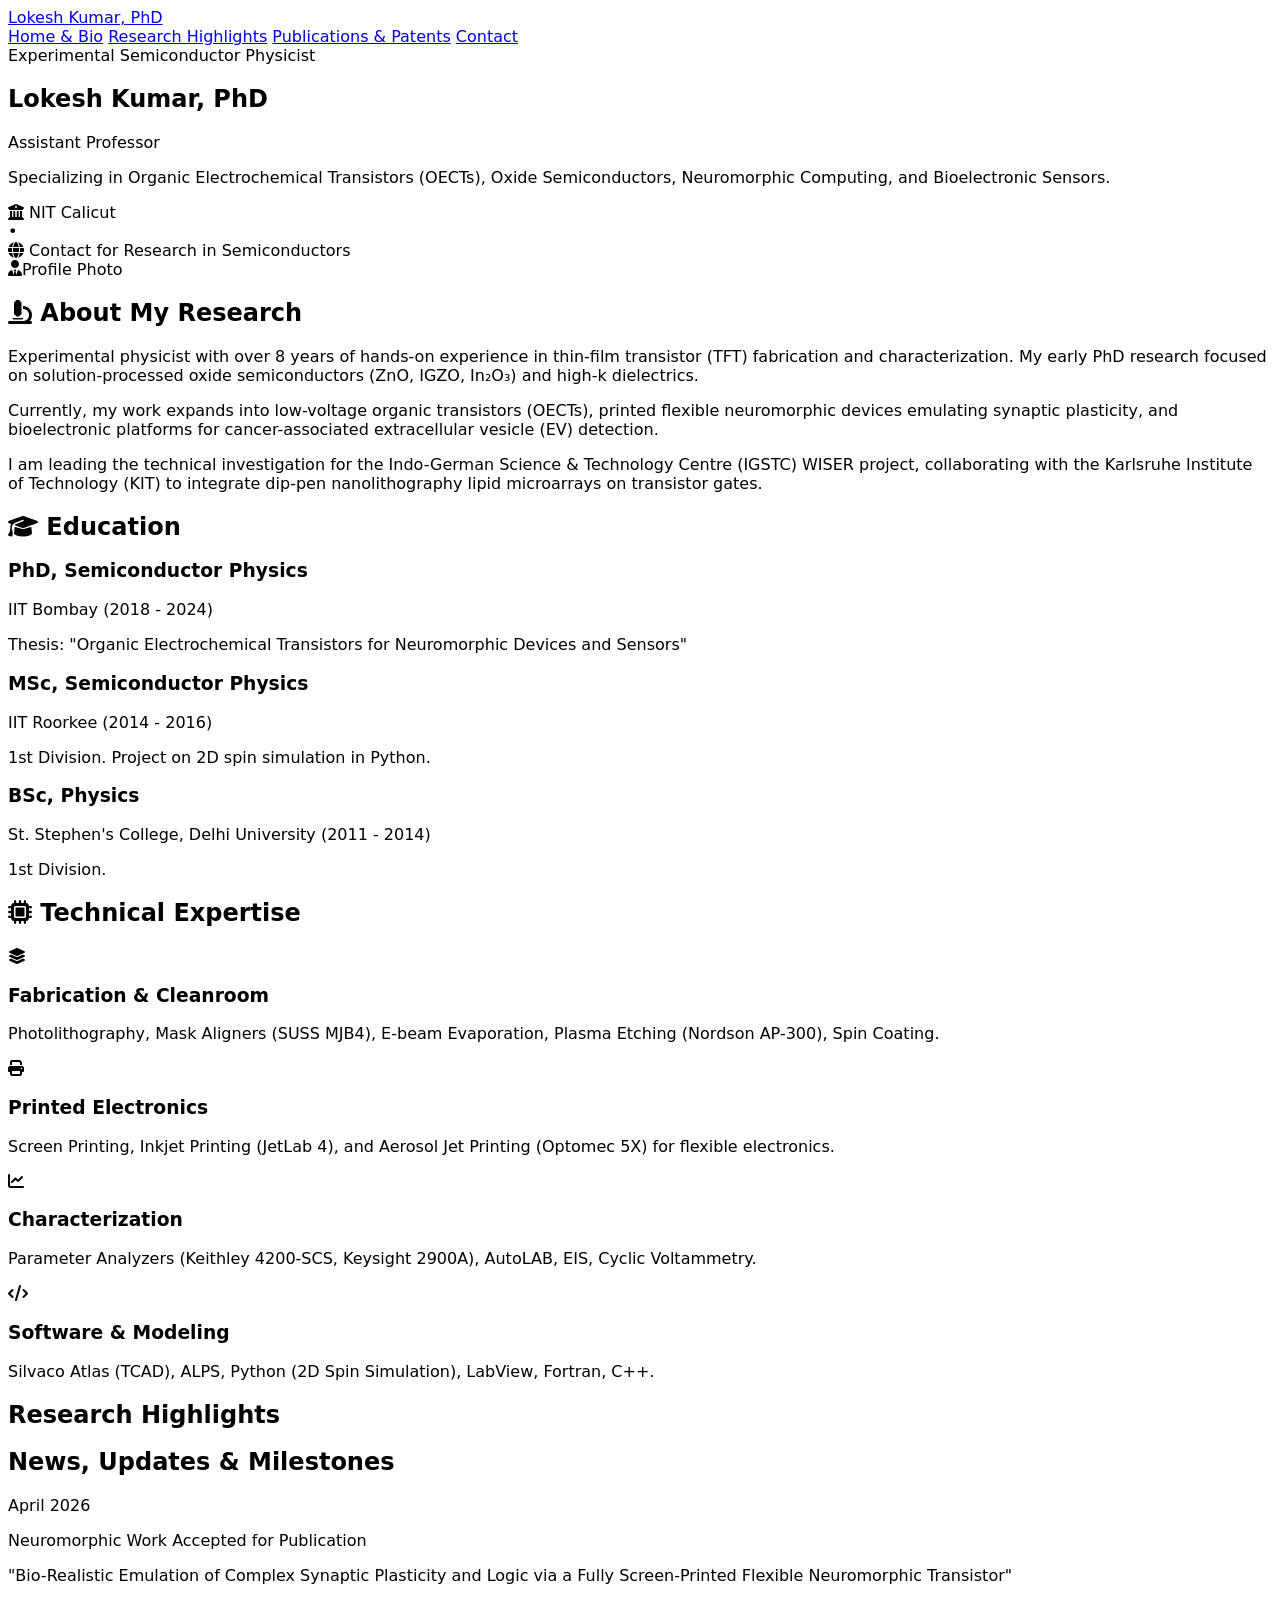
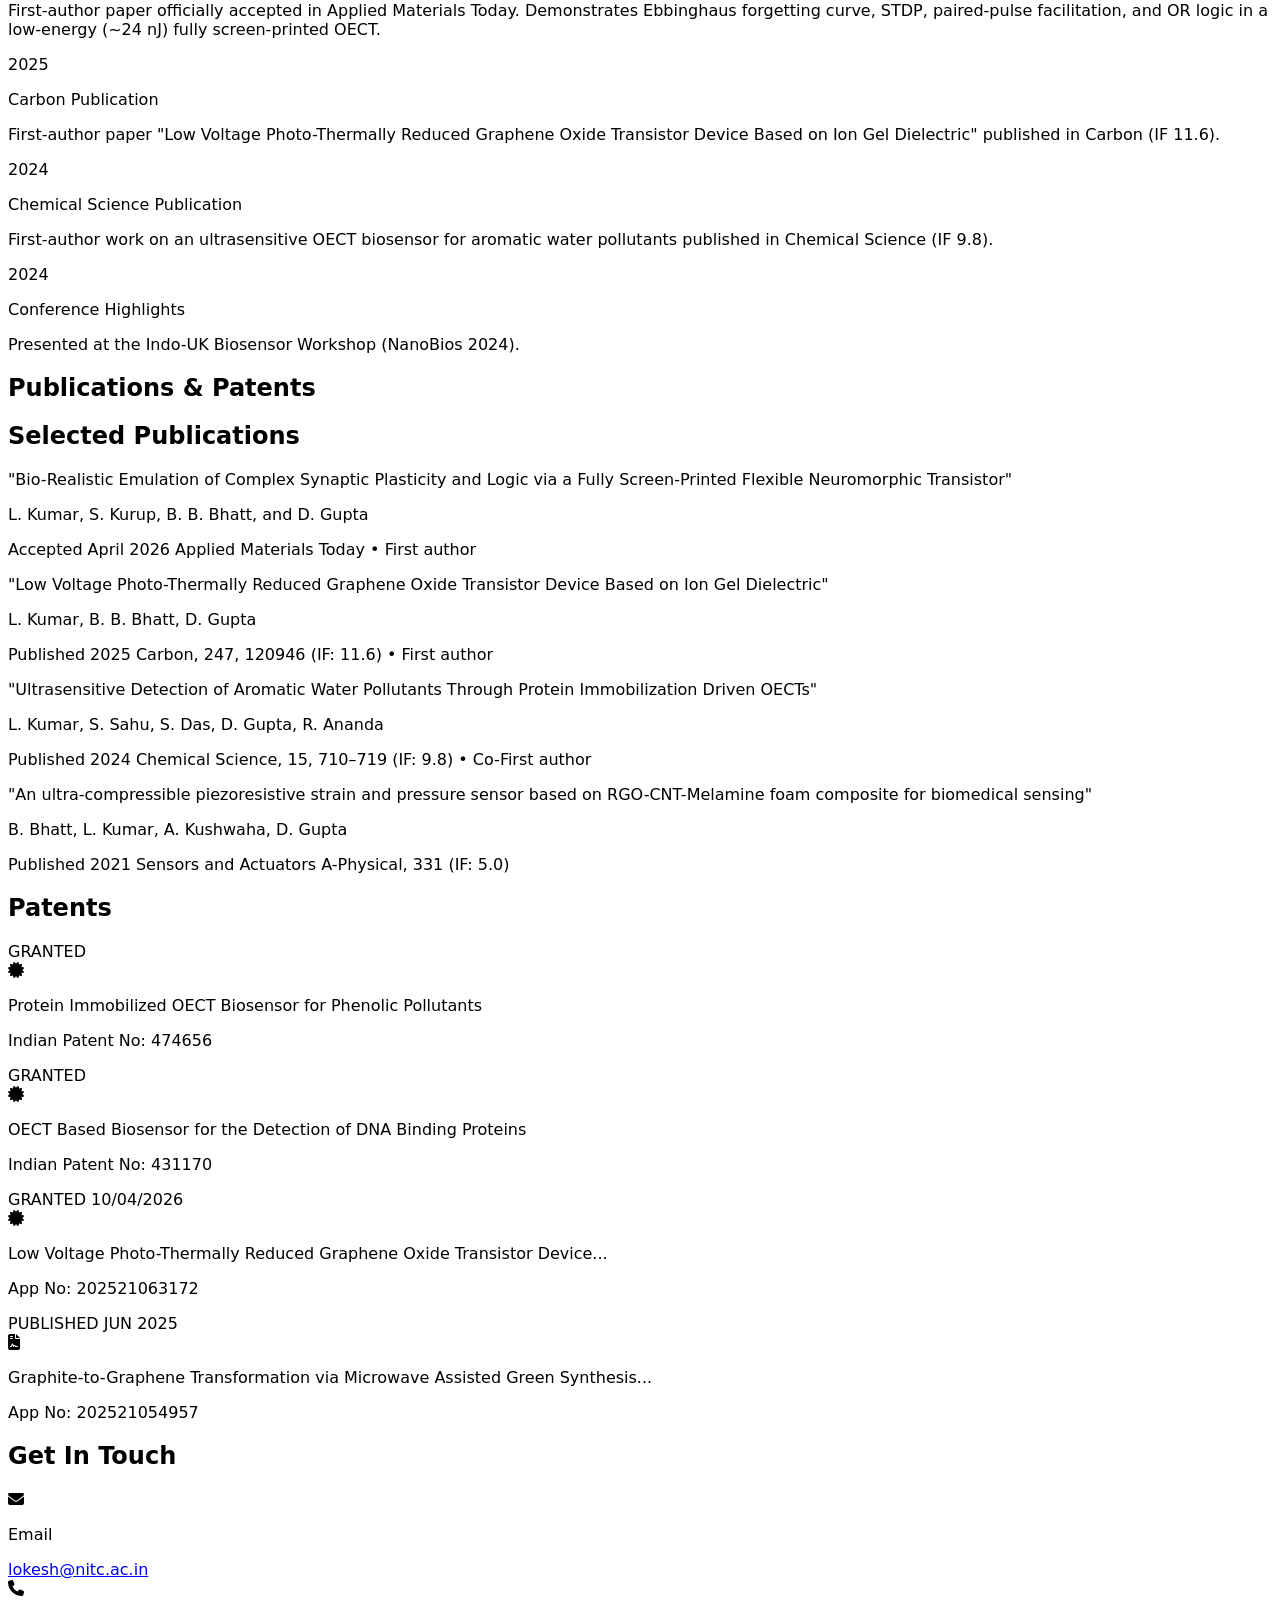
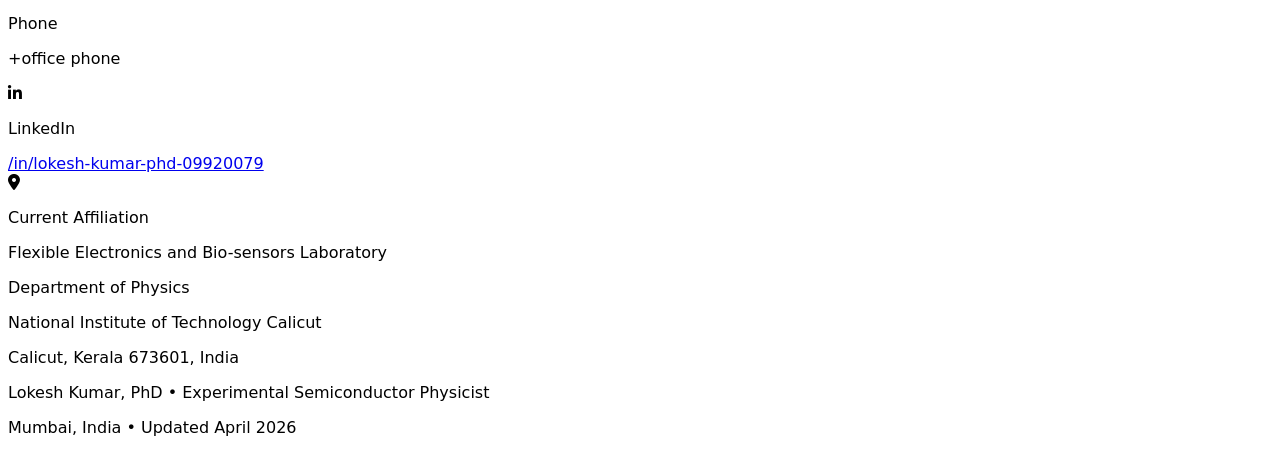
==== index.html @ 95b9bcf2 "Add files via upload" ====
<!DOCTYPE html>
<html lang="en">
<head>
  <meta charset="UTF-8">
  <meta name="viewport" content="width=device-width, initial-scale=1.0">
  <title>Lokesh Kumar, PhD - Portfolio</title>
  <script src="https://cdn.tailwindcss.com"></script>
  <link href="https://cdnjs.cloudflare.com/ajax/libs/font-awesome/6.6.0/css/all.min.css" rel="stylesheet">
  <style>
    body { font-family: system-ui, -apple-system, sans-serif; }
    .nav-link { transition: color 0.2s; cursor: pointer; }
    .nav-link:hover { color: #34d399; /* emerald-400 */ }
    
    /* Smooth fade in for sections */
    .page-section {
        animation: fadeIn 0.3s ease-in-out;
    }
    @keyframes fadeIn {
        from { opacity: 0; transform: translateY(5px); }
        to { opacity: 1; transform: translateY(0); }
    }
    
    /* Custom scrollbar for a sleeker look */
    ::-webkit-scrollbar { width: 8px; }
    ::-webkit-scrollbar-track { background: #09090b; }
    ::-webkit-scrollbar-thumb { background: #27272a; border-radius: 4px; }
    ::-webkit-scrollbar-thumb:hover { background: #3f3f46; }
  </style>
</head>
<body class="bg-zinc-950 text-zinc-200 min-h-screen flex flex-col">

  <!-- Navigation -->
  <nav class="w-full max-w-5xl mx-auto px-6 py-8 flex flex-col md:flex-row justify-between items-center border-b border-zinc-800 gap-4 md:gap-0 sticky top-0 bg-zinc-950/90 backdrop-blur-sm z-50">
    <a href="#" onclick="showSection('home', event)" class="text-2xl font-semibold hover:text-emerald-400 transition-colors">Lokesh Kumar, PhD</a>
    <div class="flex flex-wrap justify-center gap-4 sm:gap-8 text-sm">
      <a href="#home" onclick="showSection('home', event)" id="nav-home" class="nav-link text-emerald-400 font-medium">Home & Bio</a>
      <a href="#research" onclick="showSection('research', event)" id="nav-research" class="nav-link text-zinc-400">Research Highlights</a>
      <a href="#publications" onclick="showSection('publications', event)" id="nav-publications" class="nav-link text-zinc-400">Publications & Patents</a>
      <a href="#contact" onclick="showSection('contact', event)" id="nav-contact" class="nav-link text-zinc-400">Contact</a>
    </div>
  </nav>

  <!-- Main Content Container -->
  <main class="flex-grow">
      
      <!-- ================= HOME SECTION ================= -->
      <div id="home" class="page-section block">
          <!-- Hero -->
          <section class="max-w-5xl mx-auto px-6 pt-20 pb-12">
            <div class="flex flex-col md:flex-row gap-12 items-center">
              <div class="md:w-2/3">
                <div class="inline-block px-3 py-1 mb-4 rounded-full bg-emerald-400/10 text-emerald-400 text-sm font-medium border border-emerald-400/20">
                    Experimental Semiconductor Physicist
                </div>
                <h1 class="text-5xl sm:text-6xl font-bold tracking-tighter mb-4 text-white">Lokesh Kumar, PhD</h1>
                <p class="text-xl sm:text-2xl text-emerald-400 mb-6 font-medium">Assistant Professor</p>
                <p class="text-lg sm:text-xl text-zinc-400 max-w-2xl leading-relaxed">
                    Specializing in Organic Electrochemical Transistors (OECTs), Oxide Semiconductors, Neuromorphic Computing, and Bioelectronic Sensors.
                </p>
                <div class="mt-8 flex flex-col sm:flex-row gap-4 items-start sm:items-center text-zinc-300">
                    <div class="flex items-center gap-2">
                        <i class="fa-solid fa-building-columns text-emerald-500"></i> NIT Calicut
                    </div>
                    <span class="hidden sm:inline text-zinc-700">•</span>
                    <div class="flex items-center gap-2">
                        <i class="fa-solid fa-globe text-emerald-500"></i> Contact for Research in Semiconductors 
                    </div>
                </div>
              </div>
              <div class="md:w-1/3 w-full max-w-sm mx-auto">
                <div class="rounded-3xl shadow-2xl w-full aspect-[3/4] bg-zinc-900 flex items-center justify-center overflow-hidden border border-zinc-800 relative group">
                    <img src="your-photo.jpg" alt="Lokesh Kumar" class="w-full h-full object-cover transition-transform duration-500 group-hover:scale-105" onerror="this.style.display='none'; this.nextElementSibling.style.display='flex';">
                    <div class="hidden flex-col items-center gap-4 text-zinc-600 w-full h-full justify-center bg-zinc-900">
                        <i class="fa-solid fa-user-tie text-6xl"></i>
                        <span class="text-sm">Profile Photo</span>
                    </div>
                </div>
              </div>
            </div>
          </section>

          <!-- Bio & Education -->
          <section class="max-w-5xl mx-auto px-6 py-12 border-t border-zinc-800/50">
            <div class="grid md:grid-cols-2 gap-16">
                <!-- Bio -->
                <div>
                    <h2 class="text-2xl font-semibold mb-6 text-white flex items-center gap-3">
                        <i class="fa-solid fa-microscope text-emerald-400"></i> About My Research
                    </h2>
                    <div class="prose prose-invert max-w-none text-zinc-300 space-y-4 leading-relaxed">
                        <p>Experimental physicist with over 8 years of hands-on experience in thin-film transistor (TFT) fabrication and characterization. My early PhD research focused on solution-processed oxide semiconductors (ZnO, IGZO, In₂O₃) and high-k dielectrics.</p>
                        <p>Currently, my work expands into low-voltage organic transistors (OECTs), printed flexible neuromorphic devices emulating synaptic plasticity, and bioelectronic platforms for cancer-associated extracellular vesicle (EV) detection.</p>
                        <p>I am leading the technical investigation for the Indo-German Science & Technology Centre (IGSTC) WISER project, collaborating with the Karlsruhe Institute of Technology (KIT) to integrate dip-pen nanolithography lipid microarrays on transistor gates.</p>
                    </div>
                </div>
                
                <!-- Education -->
                <div>
                    <h2 class="text-2xl font-semibold mb-6 text-white flex items-center gap-3">
                        <i class="fa-solid fa-graduation-cap text-emerald-400"></i> Education
                    </h2>
                    <div class="space-y-6">
                        <div class="relative pl-6 border-l border-zinc-800">
                            <div class="absolute w-3 h-3 bg-emerald-400 rounded-full -left-[6.5px] top-1.5 ring-4 ring-zinc-950"></div>
                            <h3 class="text-lg font-medium text-white">PhD, Semiconductor Physics</h3>
                            <p class="text-emerald-400 text-sm mb-1">IIT Bombay (2018 - 2024)</p>
                            <p class="text-zinc-400 text-sm">Thesis: "Organic Electrochemical Transistors for Neuromorphic Devices and Sensors"</p>
                        </div>
                        <div class="relative pl-6 border-l border-zinc-800">
                            <div class="absolute w-3 h-3 bg-zinc-600 rounded-full -left-[6.5px] top-1.5 ring-4 ring-zinc-950"></div>
                            <h3 class="text-lg font-medium text-white">MSc, Semiconductor Physics</h3>
                            <p class="text-emerald-400 text-sm mb-1">IIT Roorkee (2014 - 2016)</p>
                            <p class="text-zinc-400 text-sm">1st Division. Project on 2D spin simulation in Python.</p>
                        </div>
                        <div class="relative pl-6 border-l border-transparent">
                            <div class="absolute w-3 h-3 bg-zinc-600 rounded-full -left-[6.5px] top-1.5 ring-4 ring-zinc-950"></div>
                            <h3 class="text-lg font-medium text-white">BSc, Physics</h3>
                            <p class="text-emerald-400 text-sm">St. Stephen's College, Delhi University (2011 - 2014)</p>
                            <p class="text-zinc-400 text-sm">1st Division.</p>
                        </div>
                    </div>
                </div>
            </div>
          </section>

          <!-- Technical Expertise -->
          <section class="max-w-5xl mx-auto px-6 py-12 mb-12 border-t border-zinc-800/50">
             <h2 class="text-2xl font-semibold mb-8 text-white flex items-center gap-3">
                 <i class="fa-solid fa-microchip text-emerald-400"></i> Technical Expertise
             </h2>
             <div class="grid grid-cols-1 sm:grid-cols-2 lg:grid-cols-4 gap-6">
                 
                 <div class="bg-zinc-900/50 p-6 rounded-2xl border border-zinc-800/80 hover:border-emerald-500/30 transition-colors">
                     <i class="fa-solid fa-layer-group text-2xl text-zinc-400 mb-4 block"></i>
                     <h3 class="text-white font-medium mb-2">Fabrication & Cleanroom</h3>
                     <p class="text-sm text-zinc-400 leading-relaxed">Photolithography, Mask Aligners (SUSS MJB4), E-beam Evaporation, Plasma Etching (Nordson AP-300), Spin Coating.</p>
                 </div>

                 <div class="bg-zinc-900/50 p-6 rounded-2xl border border-zinc-800/80 hover:border-emerald-500/30 transition-colors">
                     <i class="fa-solid fa-print text-2xl text-zinc-400 mb-4 block"></i>
                     <h3 class="text-white font-medium mb-2">Printed Electronics</h3>
                     <p class="text-sm text-zinc-400 leading-relaxed">Screen Printing, Inkjet Printing (JetLab 4), and Aerosol Jet Printing (Optomec 5X) for flexible electronics.</p>
                 </div>

                 <div class="bg-zinc-900/50 p-6 rounded-2xl border border-zinc-800/80 hover:border-emerald-500/30 transition-colors">
                     <i class="fa-solid fa-chart-line text-2xl text-zinc-400 mb-4 block"></i>
                     <h3 class="text-white font-medium mb-2">Characterization</h3>
                     <p class="text-sm text-zinc-400 leading-relaxed">Parameter Analyzers (Keithley 4200-SCS, Keysight 2900A), AutoLAB, EIS, Cyclic Voltammetry.</p>
                 </div>

                 <div class="bg-zinc-900/50 p-6 rounded-2xl border border-zinc-800/80 hover:border-emerald-500/30 transition-colors">
                     <i class="fa-solid fa-code text-2xl text-zinc-400 mb-4 block"></i>
                     <h3 class="text-white font-medium mb-2">Software & Modeling</h3>
                     <p class="text-sm text-zinc-400 leading-relaxed">Silvaco Atlas (TCAD), ALPS, Python (2D Spin Simulation), LabView, Fortran, C++.</p>
                 </div>

             </div>
          </section>
      </div>

      <!-- ================= RESEARCH HIGHLIGHTS SECTION ================= -->
      <div id="research" class="page-section hidden">
          <section class="max-w-4xl mx-auto px-6 py-16">
            <h1 class="text-4xl font-semibold mb-2 text-white">Research Highlights</h1>
            <h2 class="text-xl text-zinc-400 mb-12">News, Updates & Milestones</h2>

            <div class="space-y-12">
              <div class="relative pl-6 border-l-2 border-emerald-400">
                <div class="absolute w-4 h-4 bg-emerald-400 rounded-full -left-[9px] top-0 shadow-[0_0_10px_rgba(52,211,153,0.5)]"></div>
                <p class="text-emerald-400 text-sm font-bold tracking-wide uppercase">April 2026</p>
                <p class="text-xl font-medium mt-2 leading-snug text-white">Neuromorphic Work Accepted for Publication</p>
                <p class="text-zinc-300 mt-2 italic">"Bio-Realistic Emulation of Complex Synaptic Plasticity and Logic via a Fully Screen-Printed Flexible Neuromorphic Transistor"</p>
                <p class="text-zinc-400 mt-3 leading-relaxed">First-author paper officially accepted in <span class="font-medium text-emerald-300">Applied Materials Today</span>. Demonstrates Ebbinghaus forgetting curve, STDP, paired-pulse facilitation, and OR logic in a low-energy (~24 nJ) fully screen-printed OECT.</p>
              </div>


              <div class="relative pl-6 border-l-2 border-zinc-800">
                <div class="absolute w-4 h-4 bg-zinc-700 rounded-full -left-[9px] top-0"></div>
                <p class="text-zinc-500 text-sm font-bold tracking-wide uppercase">2025</p>
                <p class="text-lg font-medium mt-2 leading-snug text-zinc-200">Carbon Publication</p>
                <p class="text-zinc-400 mt-2 leading-relaxed">First-author paper "Low Voltage Photo-Thermally Reduced Graphene Oxide Transistor Device Based on Ion Gel Dielectric" published in <span class="italic">Carbon</span> (IF 11.6).</p>
              </div>

              <div class="relative pl-6 border-l-2 border-zinc-800">
                <div class="absolute w-4 h-4 bg-zinc-700 rounded-full -left-[9px] top-0"></div>
                <p class="text-zinc-500 text-sm font-bold tracking-wide uppercase">2024</p>
                <p class="text-lg font-medium mt-2 leading-snug text-zinc-200">Chemical Science Publication</p>
                <p class="text-zinc-400 mt-2 leading-relaxed">First-author work on an ultrasensitive OECT biosensor for aromatic water pollutants published in <span class="italic">Chemical Science</span> (IF 9.8).</p>
              </div>
              
              <div class="relative pl-6 border-l-2 border-transparent">
                <div class="absolute w-4 h-4 bg-zinc-700 rounded-full -left-[9px] top-0"></div>
                <p class="text-zinc-500 text-sm font-bold tracking-wide uppercase">2024</p>
                <p class="text-lg font-medium mt-2 leading-snug text-zinc-200">Conference Highlights</p>
                <p class="text-zinc-400 mt-2 leading-relaxed">Presented at the Indo-UK Biosensor Workshop  (NanoBios 2024).</p>
              </div>
            </div>
          </section>
      </div>

      <!-- ================= PUBLICATIONS & PATENTS SECTION ================= -->
      <div id="publications" class="page-section hidden">
          <section class="max-w-4xl mx-auto px-6 py-16">
            <h1 class="text-4xl font-semibold mb-12 text-white">Publications & Patents</h1>

            <!-- Selected Publications -->
            <h2 class="text-2xl font-semibold mb-6 text-emerald-400 border-b border-zinc-800 pb-2">Selected Publications</h2>
            <div class="space-y-8 mb-16">
              <div class="group bg-zinc-900/30 p-5 rounded-xl border border-zinc-800 hover:border-emerald-500/40 transition-all">
                <p class="text-lg font-medium leading-snug text-white group-hover:text-emerald-300 transition-colors">"Bio-Realistic Emulation of Complex Synaptic Plasticity and Logic via a Fully Screen-Printed Flexible Neuromorphic Transistor"</p>
                <p class="text-zinc-400 mt-2 text-sm leading-relaxed">L. Kumar, S. Kurup, B. B. Bhatt, and D. Gupta</p>
                <div class="mt-3 flex items-center gap-3">
                    <span class="bg-emerald-400/10 text-emerald-400 px-2.5 py-1 rounded text-xs font-semibold border border-emerald-400/20">Accepted April 2026</span>
                    <span class="text-zinc-500 text-sm"><span class="italic text-zinc-300">Applied Materials Today</span> • First author</span>
                </div>
              </div>

              <div class="group bg-zinc-900/30 p-5 rounded-xl border border-zinc-800 hover:border-emerald-500/40 transition-all">
                <p class="text-lg font-medium leading-snug text-white group-hover:text-emerald-300 transition-colors">"Low Voltage Photo-Thermally Reduced Graphene Oxide Transistor Device Based on Ion Gel Dielectric"</p>
                <p class="text-zinc-400 mt-2 text-sm leading-relaxed">L. Kumar, B. B. Bhatt, D. Gupta</p>
                <div class="mt-3 flex items-center gap-3">
                    <span class="bg-zinc-800 text-zinc-300 px-2.5 py-1 rounded text-xs font-semibold border border-zinc-700">Published 2025</span>
                    <span class="text-zinc-500 text-sm"><span class="italic text-zinc-300">Carbon, 247, 120946</span> (IF: 11.6) • First author</span>
                </div>
              </div>

              <div class="group bg-zinc-900/30 p-5 rounded-xl border border-zinc-800 hover:border-emerald-500/40 transition-all">
                <p class="text-lg font-medium leading-snug text-white group-hover:text-emerald-300 transition-colors">"Ultrasensitive Detection of Aromatic Water Pollutants Through Protein Immobilization Driven OECTs"</p>
                <p class="text-zinc-400 mt-2 text-sm leading-relaxed">L. Kumar, S. Sahu, S. Das, D. Gupta, R. Ananda</p>
                <div class="mt-3 flex items-center gap-3">
                    <span class="bg-zinc-800 text-zinc-300 px-2.5 py-1 rounded text-xs font-semibold border border-zinc-700">Published 2024</span>
                    <span class="text-zinc-500 text-sm"><span class="italic text-zinc-300">Chemical Science, 15, 710–719</span> (IF: 9.8) • Co-First author</span>
                </div>
              </div>
              
              <div class="group bg-zinc-900/30 p-5 rounded-xl border border-zinc-800 hover:border-emerald-500/40 transition-all">
                <p class="text-lg font-medium leading-snug text-white group-hover:text-emerald-300 transition-colors">"An ultra-compressible piezoresistive strain and pressure sensor based on RGO-CNT-Melamine foam composite for biomedical sensing"</p>
                <p class="text-zinc-400 mt-2 text-sm leading-relaxed">B. Bhatt, L. Kumar, A. Kushwaha, D. Gupta</p>
                <div class="mt-3 flex items-center gap-3">
                    <span class="bg-zinc-800 text-zinc-300 px-2.5 py-1 rounded text-xs font-semibold border border-zinc-700">Published 2021</span>
                    <span class="text-zinc-500 text-sm"><span class="italic text-zinc-300">Sensors and Actuators A-Physical, 331</span> (IF: 5.0)</span>
                </div>
              </div>
            </div>

            <!-- Patents -->
            <h2 class="text-2xl font-semibold mb-6 text-emerald-400 border-b border-zinc-800 pb-2">Patents</h2>
            <div class="grid sm:grid-cols-2 gap-6 mb-8">
                <!-- Granted -->
                <div class="bg-zinc-900/50 p-6 rounded-2xl border border-emerald-500/20 relative overflow-hidden">
                    <div class="absolute top-0 right-0 bg-emerald-500/20 text-emerald-400 text-xs font-bold px-3 py-1 rounded-bl-lg">GRANTED</div>
                    <i class="fa-solid fa-certificate text-2xl text-emerald-400/50 mb-3 block"></i>
                    <p class="text-white font-medium mb-2">Protein Immobilized OECT Biosensor for Phenolic Pollutants</p>
                    <p class="text-sm text-zinc-400">Indian Patent No: 474656</p>
                </div>
                
                <div class="bg-zinc-900/50 p-6 rounded-2xl border border-emerald-500/20 relative overflow-hidden">
                    <div class="absolute top-0 right-0 bg-emerald-500/20 text-emerald-400 text-xs font-bold px-3 py-1 rounded-bl-lg">GRANTED</div>
                    <i class="fa-solid fa-certificate text-2xl text-emerald-400/50 mb-3 block"></i>
                    <p class="text-white font-medium mb-2">OECT Based Biosensor for the Detection of DNA Binding Proteins</p>
                    <p class="text-sm text-zinc-400">Indian Patent No: 431170</p>
                </div>

                <!-- Granted (Recent) -->
                <div class="bg-zinc-900/50 p-6 rounded-2xl border border-emerald-500/20 relative overflow-hidden">
                    <div class="absolute top-0 right-0 bg-emerald-500/20 text-emerald-400 text-xs font-bold px-3 py-1 rounded-bl-lg">GRANTED 10/04/2026</div>
                    <i class="fa-solid fa-certificate text-2xl text-emerald-400/50 mb-3 block"></i>
                    <p class="text-white font-medium mb-2">Low Voltage Photo-Thermally Reduced Graphene Oxide Transistor Device...</p>
                    <p class="text-sm text-zinc-400">App No: 202521063172</p>
                </div>

                <!-- Published / Filed -->
                <div class="bg-zinc-900/40 p-6 rounded-2xl border border-blue-500/20 relative overflow-hidden">
                    <div class="absolute top-0 right-0 bg-blue-500/20 text-blue-400 text-xs font-bold px-3 py-1 rounded-bl-lg">PUBLISHED JUN 2025</div>
                    <i class="fa-solid fa-file-contract text-2xl text-blue-400/50 mb-3 block"></i>
                    <p class="text-white font-medium mb-2">Graphite-to-Graphene Transformation via Microwave Assisted Green Synthesis...</p>
                    <p class="text-sm text-zinc-400">App No: 202521054957</p>
                </div>
            </div>

          </section>
      </div>

      <!-- ================= CONTACT SECTION ================= -->
      <div id="contact" class="page-section hidden">
          <section class="max-w-4xl mx-auto px-6 py-16">
            <h1 class="text-4xl font-semibold mb-12 text-white">Get In Touch</h1>

            <div class="grid md:grid-cols-2 gap-8 text-lg">
              
              <!-- Direct Contact -->
              <div class="space-y-6">
                  <div class="bg-zinc-900/50 p-6 rounded-2xl border border-zinc-800/50 hover:border-emerald-500/30 transition-colors">
                    <div class="flex items-center gap-4">
                        <div class="w-12 h-12 bg-emerald-500/10 rounded-full flex items-center justify-center text-emerald-400">
                            <i class="fa-solid fa-envelope text-xl"></i>
                        </div>
                        <div>
                            <p class="font-medium text-zinc-100 text-sm uppercase tracking-wide">Email</p>
                            <a href="mailto:lokesh@nitc.ac.in" class="text-zinc-400 hover:text-emerald-400 transition-colors break-all text-base">lokesh@nitc.ac.in</a>
                        </div>
                    </div>
                  </div>
                  
                  <div class="bg-zinc-900/50 p-6 rounded-2xl border border-zinc-800/50 hover:border-emerald-500/30 transition-colors">
                    <div class="flex items-center gap-4">
                        <div class="w-12 h-12 bg-emerald-500/10 rounded-full flex items-center justify-center text-emerald-400">
                            <i class="fa-solid fa-phone text-xl"></i>
                        </div>
                        <div>
                            <p class="font-medium text-zinc-100 text-sm uppercase tracking-wide">Phone</p>
                            <p class="text-zinc-400 text-base">+office phone</p>
                        </div>
                    </div>
                  </div>
                  
                  <div class="bg-zinc-900/50 p-6 rounded-2xl border border-zinc-800/50 hover:border-emerald-500/30 transition-colors">
                    <div class="flex items-center gap-4">
                        <div class="w-12 h-12 bg-[#0077b5]/10 rounded-full flex items-center justify-center text-[#0077b5]">
                            <i class="fa-brands fa-linkedin-in text-xl"></i>
                        </div>
                        <div>
                            <p class="font-medium text-zinc-100 text-sm uppercase tracking-wide">LinkedIn</p>
                            <a href="https://www.linkedin.com/in/lokesh-kumar-phd-09920079" target="_blank" class="text-zinc-400 hover:text-[#0077b5] transition-colors break-all text-base">
                                /in/lokesh-kumar-phd-09920079
                            </a>
                        </div>
                    </div>
                  </div>
              </div>
              
              <!-- Address -->
              <div class="bg-zinc-900/50 p-8 rounded-2xl border border-zinc-800/50 h-full flex flex-col justify-center">
                <div class="flex items-center gap-3 mb-6">
                    <i class="fa-solid fa-location-dot text-2xl text-emerald-400"></i>
                    <p class="text-xl font-semibold text-white">Current Affiliation</p>
                </div>
                <div class="space-y-2 text-zinc-400 leading-relaxed">
                   <p class="font-medium text-zinc-200">Flexible Electronics and Bio-sensors Laboratory</p>
                   <p>Department of Physics</p>
                   <p>National Institute of Technology Calicut</p>
                   <p>Calicut, Kerala 673601, India</p>
                </div>
              </div>
              

          </section>
      </div>
  </main>

  <footer class="w-full mx-auto px-6 py-8 text-center text-zinc-600 text-sm border-t border-zinc-900 mt-auto bg-zinc-950">
    <p>Lokesh Kumar, PhD • Experimental Semiconductor Physicist</p>
    <p class="mt-2 text-zinc-700">Mumbai, India • Updated April 2026</p>
  </footer>

  <!-- JavaScript for Navigation -->
  <script>
    function showSection(sectionId, event) {
        if(event) {
            event.preventDefault();
        }

        // 1. Hide all sections
        const sections = document.querySelectorAll('.page-section');
        sections.forEach(section => {
            section.classList.remove('block');
            section.classList.add('hidden');
        });

        // 2. Show the targeted section
        const targetSection = document.getElementById(sectionId);
        if (targetSection) {
            targetSection.classList.remove('hidden');
            targetSection.classList.add('block');
        }

        // 3. Update navigation link styles
        const navLinks = document.querySelectorAll('.nav-link');
        navLinks.forEach(link => {
            // Reset to inactive state
            link.classList.remove('text-emerald-400', 'font-medium');
            link.classList.add('text-zinc-400');
        });

        // 4. Set active state on clicked link
        const activeLink = document.getElementById('nav-' + sectionId);
        if (activeLink) {
            activeLink.classList.remove('text-zinc-400');
            activeLink.classList.add('text-emerald-400', 'font-medium');
        }

        // 5. Scroll to top when changing pages
        window.scrollTo({ top: 0, behavior: 'smooth' });
    }

    // Handle browser back/forward buttons using hash
    window.addEventListener('hashchange', () => {
        const hash = window.location.hash.substring(1) || 'home';
        showSection(hash);
    });

    // Run on initial load to check if a specific section was linked via URL hash
    window.addEventListener('DOMContentLoaded', () => {
        const hash = window.location.hash.substring(1);
        if(hash && document.getElementById(hash)) {
            showSection(hash);
        }
    });
  </script>
</body>
</html>
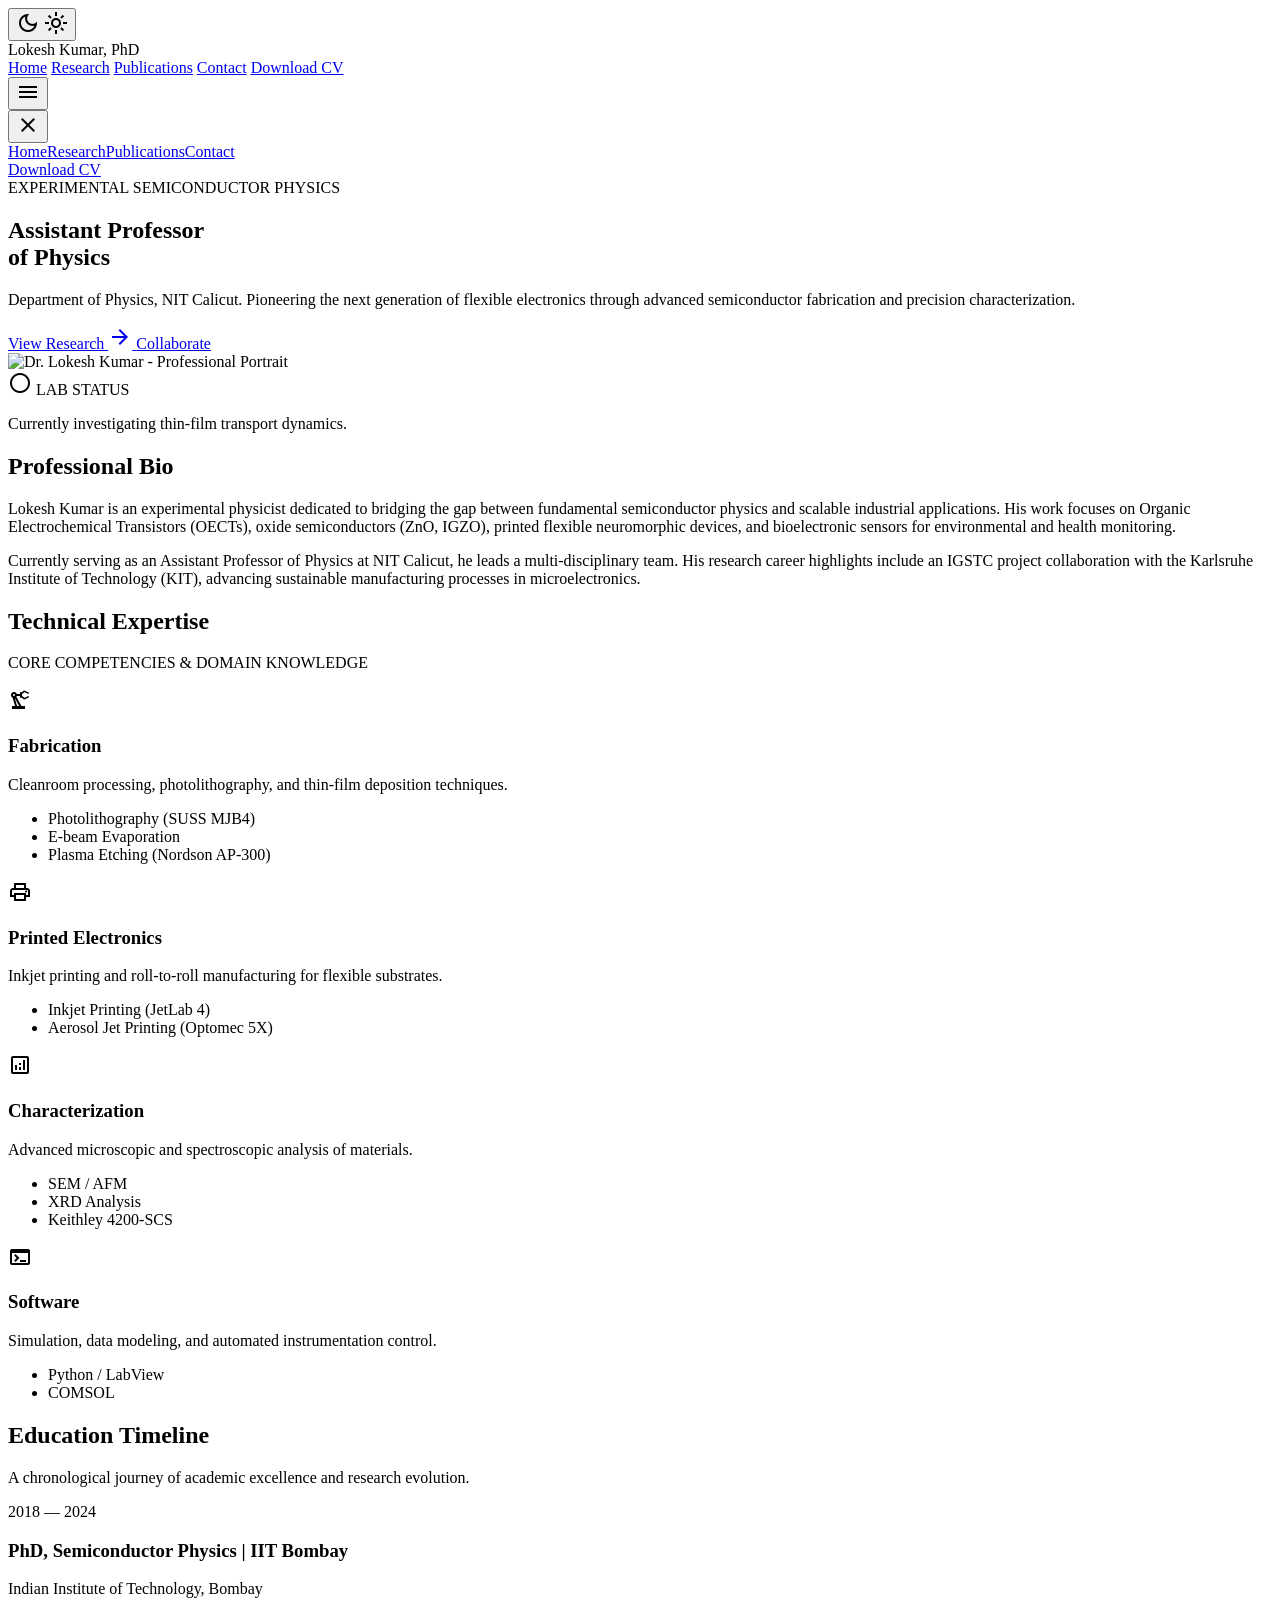
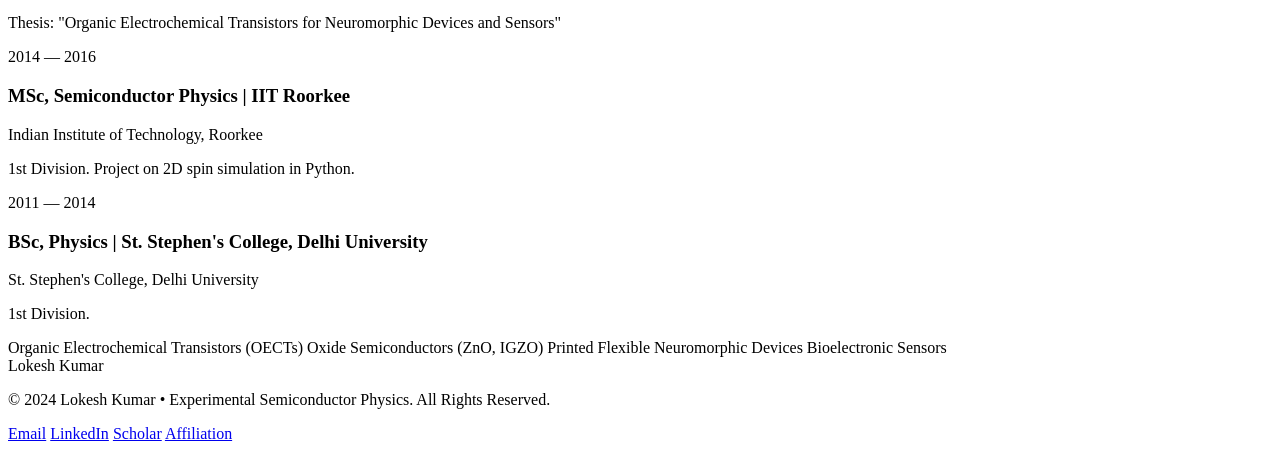
==== commit 952f5060: "Update index.html" ====
--- a/index.html
+++ b/index.html
@@ -1,411 +1,342 @@
-<!DOCTYPE html>
-<html lang="en">
-<head>
-  <meta charset="UTF-8">
-  <meta name="viewport" content="width=device-width, initial-scale=1.0">
-  <title>Lokesh Kumar, PhD - Portfolio</title>
-  <script src="https://cdn.tailwindcss.com"></script>
-  <link href="https://cdnjs.cloudflare.com/ajax/libs/font-awesome/6.6.0/css/all.min.css" rel="stylesheet">
-  <style>
-    body { font-family: system-ui, -apple-system, sans-serif; }
-    .nav-link { transition: color 0.2s; cursor: pointer; }
-    .nav-link:hover { color: #34d399; /* emerald-400 */ }
-    
-    /* Smooth fade in for sections */
-    .page-section {
-        animation: fadeIn 0.3s ease-in-out;
-    }
-    @keyframes fadeIn {
-        from { opacity: 0; transform: translateY(5px); }
-        to { opacity: 1; transform: translateY(0); }
-    }
-    
-    /* Custom scrollbar for a sleeker look */
-    ::-webkit-scrollbar { width: 8px; }
-    ::-webkit-scrollbar-track { background: #09090b; }
-    ::-webkit-scrollbar-thumb { background: #27272a; border-radius: 4px; }
-    ::-webkit-scrollbar-thumb:hover { background: #3f3f46; }
-  </style>
-</head>
-<body class="bg-zinc-950 text-zinc-200 min-h-screen flex flex-col">
-
-  <!-- Navigation -->
-  <nav class="w-full max-w-5xl mx-auto px-6 py-8 flex flex-col md:flex-row justify-between items-center border-b border-zinc-800 gap-4 md:gap-0 sticky top-0 bg-zinc-950/90 backdrop-blur-sm z-50">
-    <a href="#" onclick="showSection('home', event)" class="text-2xl font-semibold hover:text-emerald-400 transition-colors">Lokesh Kumar, PhD</a>
-    <div class="flex flex-wrap justify-center gap-4 sm:gap-8 text-sm">
-      <a href="#home" onclick="showSection('home', event)" id="nav-home" class="nav-link text-emerald-400 font-medium">Home & Bio</a>
-      <a href="#research" onclick="showSection('research', event)" id="nav-research" class="nav-link text-zinc-400">Research Highlights</a>
-      <a href="#publications" onclick="showSection('publications', event)" id="nav-publications" class="nav-link text-zinc-400">Publications & Patents</a>
-      <a href="#contact" onclick="showSection('contact', event)" id="nav-contact" class="nav-link text-zinc-400">Contact</a>
-    </div>
-  </nav>
-
-  <!-- Main Content Container -->
-  <main class="flex-grow">
-      
-      <!-- ================= HOME SECTION ================= -->
-      <div id="home" class="page-section block">
-          <!-- Hero -->
-          <section class="max-w-5xl mx-auto px-6 pt-20 pb-12">
-            <div class="flex flex-col md:flex-row gap-12 items-center">
-              <div class="md:w-2/3">
-                <div class="inline-block px-3 py-1 mb-4 rounded-full bg-emerald-400/10 text-emerald-400 text-sm font-medium border border-emerald-400/20">
-                    Experimental Semiconductor Physicist
-                </div>
-                <h1 class="text-5xl sm:text-6xl font-bold tracking-tighter mb-4 text-white">Lokesh Kumar, PhD</h1>
-                <p class="text-xl sm:text-2xl text-emerald-400 mb-6 font-medium">Assistant Professor</p>
-                <p class="text-lg sm:text-xl text-zinc-400 max-w-2xl leading-relaxed">
-                    Specializing in Organic Electrochemical Transistors (OECTs), Oxide Semiconductors, Neuromorphic Computing, and Bioelectronic Sensors.
-                </p>
-                <div class="mt-8 flex flex-col sm:flex-row gap-4 items-start sm:items-center text-zinc-300">
-                    <div class="flex items-center gap-2">
-                        <i class="fa-solid fa-building-columns text-emerald-500"></i> NIT Calicut
-                    </div>
-                    <span class="hidden sm:inline text-zinc-700">•</span>
-                    <div class="flex items-center gap-2">
-                        <i class="fa-solid fa-globe text-emerald-500"></i> Contact for Research in Semiconductors 
-                    </div>
-                </div>
-              </div>
-              <div class="md:w-1/3 w-full max-w-sm mx-auto">
-                <div class="rounded-3xl shadow-2xl w-full aspect-[3/4] bg-zinc-900 flex items-center justify-center overflow-hidden border border-zinc-800 relative group">
-                    <img src="your-photo.jpg" alt="Lokesh Kumar" class="w-full h-full object-cover transition-transform duration-500 group-hover:scale-105" onerror="this.style.display='none'; this.nextElementSibling.style.display='flex';">
-                    <div class="hidden flex-col items-center gap-4 text-zinc-600 w-full h-full justify-center bg-zinc-900">
-                        <i class="fa-solid fa-user-tie text-6xl"></i>
-                        <span class="text-sm">Profile Photo</span>
-                    </div>
-                </div>
-              </div>
-            </div>
-          </section>
-
-          <!-- Bio & Education -->
-          <section class="max-w-5xl mx-auto px-6 py-12 border-t border-zinc-800/50">
-            <div class="grid md:grid-cols-2 gap-16">
-                <!-- Bio -->
-                <div>
-                    <h2 class="text-2xl font-semibold mb-6 text-white flex items-center gap-3">
-                        <i class="fa-solid fa-microscope text-emerald-400"></i> About My Research
-                    </h2>
-                    <div class="prose prose-invert max-w-none text-zinc-300 space-y-4 leading-relaxed">
-                        <p>Experimental physicist with over 8 years of hands-on experience in thin-film transistor (TFT) fabrication and characterization. My early PhD research focused on solution-processed oxide semiconductors (ZnO, IGZO, In₂O₃) and high-k dielectrics.</p>
-                        <p>Currently, my work expands into low-voltage organic transistors (OECTs), printed flexible neuromorphic devices emulating synaptic plasticity, and bioelectronic platforms for cancer-associated extracellular vesicle (EV) detection.</p>
-                        <p>I am leading the technical investigation for the Indo-German Science & Technology Centre (IGSTC) WISER project, collaborating with the Karlsruhe Institute of Technology (KIT) to integrate dip-pen nanolithography lipid microarrays on transistor gates.</p>
-                    </div>
-                </div>
-                
-                <!-- Education -->
-                <div>
-                    <h2 class="text-2xl font-semibold mb-6 text-white flex items-center gap-3">
-                        <i class="fa-solid fa-graduation-cap text-emerald-400"></i> Education
-                    </h2>
-                    <div class="space-y-6">
-                        <div class="relative pl-6 border-l border-zinc-800">
-                            <div class="absolute w-3 h-3 bg-emerald-400 rounded-full -left-[6.5px] top-1.5 ring-4 ring-zinc-950"></div>
-                            <h3 class="text-lg font-medium text-white">PhD, Semiconductor Physics</h3>
-                            <p class="text-emerald-400 text-sm mb-1">IIT Bombay (2018 - 2024)</p>
-                            <p class="text-zinc-400 text-sm">Thesis: "Organic Electrochemical Transistors for Neuromorphic Devices and Sensors"</p>
-                        </div>
-                        <div class="relative pl-6 border-l border-zinc-800">
-                            <div class="absolute w-3 h-3 bg-zinc-600 rounded-full -left-[6.5px] top-1.5 ring-4 ring-zinc-950"></div>
-                            <h3 class="text-lg font-medium text-white">MSc, Semiconductor Physics</h3>
-                            <p class="text-emerald-400 text-sm mb-1">IIT Roorkee (2014 - 2016)</p>
-                            <p class="text-zinc-400 text-sm">1st Division. Project on 2D spin simulation in Python.</p>
-                        </div>
-                        <div class="relative pl-6 border-l border-transparent">
-                            <div class="absolute w-3 h-3 bg-zinc-600 rounded-full -left-[6.5px] top-1.5 ring-4 ring-zinc-950"></div>
-                            <h3 class="text-lg font-medium text-white">BSc, Physics</h3>
-                            <p class="text-emerald-400 text-sm">St. Stephen's College, Delhi University (2011 - 2014)</p>
-                            <p class="text-zinc-400 text-sm">1st Division.</p>
-                        </div>
-                    </div>
-                </div>
-            </div>
-          </section>
-
-          <!-- Technical Expertise -->
-          <section class="max-w-5xl mx-auto px-6 py-12 mb-12 border-t border-zinc-800/50">
-             <h2 class="text-2xl font-semibold mb-8 text-white flex items-center gap-3">
-                 <i class="fa-solid fa-microchip text-emerald-400"></i> Technical Expertise
-             </h2>
-             <div class="grid grid-cols-1 sm:grid-cols-2 lg:grid-cols-4 gap-6">
-                 
-                 <div class="bg-zinc-900/50 p-6 rounded-2xl border border-zinc-800/80 hover:border-emerald-500/30 transition-colors">
-                     <i class="fa-solid fa-layer-group text-2xl text-zinc-400 mb-4 block"></i>
-                     <h3 class="text-white font-medium mb-2">Fabrication & Cleanroom</h3>
-                     <p class="text-sm text-zinc-400 leading-relaxed">Photolithography, Mask Aligners (SUSS MJB4), E-beam Evaporation, Plasma Etching (Nordson AP-300), Spin Coating.</p>
-                 </div>
-
-                 <div class="bg-zinc-900/50 p-6 rounded-2xl border border-zinc-800/80 hover:border-emerald-500/30 transition-colors">
-                     <i class="fa-solid fa-print text-2xl text-zinc-400 mb-4 block"></i>
-                     <h3 class="text-white font-medium mb-2">Printed Electronics</h3>
-                     <p class="text-sm text-zinc-400 leading-relaxed">Screen Printing, Inkjet Printing (JetLab 4), and Aerosol Jet Printing (Optomec 5X) for flexible electronics.</p>
-                 </div>
-
-                 <div class="bg-zinc-900/50 p-6 rounded-2xl border border-zinc-800/80 hover:border-emerald-500/30 transition-colors">
-                     <i class="fa-solid fa-chart-line text-2xl text-zinc-400 mb-4 block"></i>
-                     <h3 class="text-white font-medium mb-2">Characterization</h3>
-                     <p class="text-sm text-zinc-400 leading-relaxed">Parameter Analyzers (Keithley 4200-SCS, Keysight 2900A), AutoLAB, EIS, Cyclic Voltammetry.</p>
-                 </div>
-
-                 <div class="bg-zinc-900/50 p-6 rounded-2xl border border-zinc-800/80 hover:border-emerald-500/30 transition-colors">
-                     <i class="fa-solid fa-code text-2xl text-zinc-400 mb-4 block"></i>
-                     <h3 class="text-white font-medium mb-2">Software & Modeling</h3>
-                     <p class="text-sm text-zinc-400 leading-relaxed">Silvaco Atlas (TCAD), ALPS, Python (2D Spin Simulation), LabView, Fortran, C++.</p>
-                 </div>
-
-             </div>
-          </section>
-      </div>
-
-      <!-- ================= RESEARCH HIGHLIGHTS SECTION ================= -->
-      <div id="research" class="page-section hidden">
-          <section class="max-w-4xl mx-auto px-6 py-16">
-            <h1 class="text-4xl font-semibold mb-2 text-white">Research Highlights</h1>
-            <h2 class="text-xl text-zinc-400 mb-12">News, Updates & Milestones</h2>
-
-            <div class="space-y-12">
-              <div class="relative pl-6 border-l-2 border-emerald-400">
-                <div class="absolute w-4 h-4 bg-emerald-400 rounded-full -left-[9px] top-0 shadow-[0_0_10px_rgba(52,211,153,0.5)]"></div>
-                <p class="text-emerald-400 text-sm font-bold tracking-wide uppercase">April 2026</p>
-                <p class="text-xl font-medium mt-2 leading-snug text-white">Neuromorphic Work Accepted for Publication</p>
-                <p class="text-zinc-300 mt-2 italic">"Bio-Realistic Emulation of Complex Synaptic Plasticity and Logic via a Fully Screen-Printed Flexible Neuromorphic Transistor"</p>
-                <p class="text-zinc-400 mt-3 leading-relaxed">First-author paper officially accepted in <span class="font-medium text-emerald-300">Applied Materials Today</span>. Demonstrates Ebbinghaus forgetting curve, STDP, paired-pulse facilitation, and OR logic in a low-energy (~24 nJ) fully screen-printed OECT.</p>
-              </div>
-
-
-              <div class="relative pl-6 border-l-2 border-zinc-800">
-                <div class="absolute w-4 h-4 bg-zinc-700 rounded-full -left-[9px] top-0"></div>
-                <p class="text-zinc-500 text-sm font-bold tracking-wide uppercase">2025</p>
-                <p class="text-lg font-medium mt-2 leading-snug text-zinc-200">Carbon Publication</p>
-                <p class="text-zinc-400 mt-2 leading-relaxed">First-author paper "Low Voltage Photo-Thermally Reduced Graphene Oxide Transistor Device Based on Ion Gel Dielectric" published in <span class="italic">Carbon</span> (IF 11.6).</p>
-              </div>
-
-              <div class="relative pl-6 border-l-2 border-zinc-800">
-                <div class="absolute w-4 h-4 bg-zinc-700 rounded-full -left-[9px] top-0"></div>
-                <p class="text-zinc-500 text-sm font-bold tracking-wide uppercase">2024</p>
-                <p class="text-lg font-medium mt-2 leading-snug text-zinc-200">Chemical Science Publication</p>
-                <p class="text-zinc-400 mt-2 leading-relaxed">First-author work on an ultrasensitive OECT biosensor for aromatic water pollutants published in <span class="italic">Chemical Science</span> (IF 9.8).</p>
-              </div>
-              
-              <div class="relative pl-6 border-l-2 border-transparent">
-                <div class="absolute w-4 h-4 bg-zinc-700 rounded-full -left-[9px] top-0"></div>
-                <p class="text-zinc-500 text-sm font-bold tracking-wide uppercase">2024</p>
-                <p class="text-lg font-medium mt-2 leading-snug text-zinc-200">Conference Highlights</p>
-                <p class="text-zinc-400 mt-2 leading-relaxed">Presented at the Indo-UK Biosensor Workshop  (NanoBios 2024).</p>
-              </div>
-            </div>
-          </section>
-      </div>
-
-      <!-- ================= PUBLICATIONS & PATENTS SECTION ================= -->
-      <div id="publications" class="page-section hidden">
-          <section class="max-w-4xl mx-auto px-6 py-16">
-            <h1 class="text-4xl font-semibold mb-12 text-white">Publications & Patents</h1>
-
-            <!-- Selected Publications -->
-            <h2 class="text-2xl font-semibold mb-6 text-emerald-400 border-b border-zinc-800 pb-2">Selected Publications</h2>
-            <div class="space-y-8 mb-16">
-              <div class="group bg-zinc-900/30 p-5 rounded-xl border border-zinc-800 hover:border-emerald-500/40 transition-all">
-                <p class="text-lg font-medium leading-snug text-white group-hover:text-emerald-300 transition-colors">"Bio-Realistic Emulation of Complex Synaptic Plasticity and Logic via a Fully Screen-Printed Flexible Neuromorphic Transistor"</p>
-                <p class="text-zinc-400 mt-2 text-sm leading-relaxed">L. Kumar, S. Kurup, B. B. Bhatt, and D. Gupta</p>
-                <div class="mt-3 flex items-center gap-3">
-                    <span class="bg-emerald-400/10 text-emerald-400 px-2.5 py-1 rounded text-xs font-semibold border border-emerald-400/20">Accepted April 2026</span>
-                    <span class="text-zinc-500 text-sm"><span class="italic text-zinc-300">Applied Materials Today</span> • First author</span>
-                </div>
-              </div>
-
-              <div class="group bg-zinc-900/30 p-5 rounded-xl border border-zinc-800 hover:border-emerald-500/40 transition-all">
-                <p class="text-lg font-medium leading-snug text-white group-hover:text-emerald-300 transition-colors">"Low Voltage Photo-Thermally Reduced Graphene Oxide Transistor Device Based on Ion Gel Dielectric"</p>
-                <p class="text-zinc-400 mt-2 text-sm leading-relaxed">L. Kumar, B. B. Bhatt, D. Gupta</p>
-                <div class="mt-3 flex items-center gap-3">
-                    <span class="bg-zinc-800 text-zinc-300 px-2.5 py-1 rounded text-xs font-semibold border border-zinc-700">Published 2025</span>
-                    <span class="text-zinc-500 text-sm"><span class="italic text-zinc-300">Carbon, 247, 120946</span> (IF: 11.6) • First author</span>
-                </div>
-              </div>
-
-              <div class="group bg-zinc-900/30 p-5 rounded-xl border border-zinc-800 hover:border-emerald-500/40 transition-all">
-                <p class="text-lg font-medium leading-snug text-white group-hover:text-emerald-300 transition-colors">"Ultrasensitive Detection of Aromatic Water Pollutants Through Protein Immobilization Driven OECTs"</p>
-                <p class="text-zinc-400 mt-2 text-sm leading-relaxed">L. Kumar, S. Sahu, S. Das, D. Gupta, R. Ananda</p>
-                <div class="mt-3 flex items-center gap-3">
-                    <span class="bg-zinc-800 text-zinc-300 px-2.5 py-1 rounded text-xs font-semibold border border-zinc-700">Published 2024</span>
-                    <span class="text-zinc-500 text-sm"><span class="italic text-zinc-300">Chemical Science, 15, 710–719</span> (IF: 9.8) • Co-First author</span>
-                </div>
-              </div>
-              
-              <div class="group bg-zinc-900/30 p-5 rounded-xl border border-zinc-800 hover:border-emerald-500/40 transition-all">
-                <p class="text-lg font-medium leading-snug text-white group-hover:text-emerald-300 transition-colors">"An ultra-compressible piezoresistive strain and pressure sensor based on RGO-CNT-Melamine foam composite for biomedical sensing"</p>
-                <p class="text-zinc-400 mt-2 text-sm leading-relaxed">B. Bhatt, L. Kumar, A. Kushwaha, D. Gupta</p>
-                <div class="mt-3 flex items-center gap-3">
-                    <span class="bg-zinc-800 text-zinc-300 px-2.5 py-1 rounded text-xs font-semibold border border-zinc-700">Published 2021</span>
-                    <span class="text-zinc-500 text-sm"><span class="italic text-zinc-300">Sensors and Actuators A-Physical, 331</span> (IF: 5.0)</span>
-                </div>
-              </div>
-            </div>
-
-            <!-- Patents -->
-            <h2 class="text-2xl font-semibold mb-6 text-emerald-400 border-b border-zinc-800 pb-2">Patents</h2>
-            <div class="grid sm:grid-cols-2 gap-6 mb-8">
-                <!-- Granted -->
-                <div class="bg-zinc-900/50 p-6 rounded-2xl border border-emerald-500/20 relative overflow-hidden">
-                    <div class="absolute top-0 right-0 bg-emerald-500/20 text-emerald-400 text-xs font-bold px-3 py-1 rounded-bl-lg">GRANTED</div>
-                    <i class="fa-solid fa-certificate text-2xl text-emerald-400/50 mb-3 block"></i>
-                    <p class="text-white font-medium mb-2">Protein Immobilized OECT Biosensor for Phenolic Pollutants</p>
-                    <p class="text-sm text-zinc-400">Indian Patent No: 474656</p>
-                </div>
-                
-                <div class="bg-zinc-900/50 p-6 rounded-2xl border border-emerald-500/20 relative overflow-hidden">
-                    <div class="absolute top-0 right-0 bg-emerald-500/20 text-emerald-400 text-xs font-bold px-3 py-1 rounded-bl-lg">GRANTED</div>
-                    <i class="fa-solid fa-certificate text-2xl text-emerald-400/50 mb-3 block"></i>
-                    <p class="text-white font-medium mb-2">OECT Based Biosensor for the Detection of DNA Binding Proteins</p>
-                    <p class="text-sm text-zinc-400">Indian Patent No: 431170</p>
-                </div>
-
-                <!-- Granted (Recent) -->
-                <div class="bg-zinc-900/50 p-6 rounded-2xl border border-emerald-500/20 relative overflow-hidden">
-                    <div class="absolute top-0 right-0 bg-emerald-500/20 text-emerald-400 text-xs font-bold px-3 py-1 rounded-bl-lg">GRANTED 10/04/2026</div>
-                    <i class="fa-solid fa-certificate text-2xl text-emerald-400/50 mb-3 block"></i>
-                    <p class="text-white font-medium mb-2">Low Voltage Photo-Thermally Reduced Graphene Oxide Transistor Device...</p>
-                    <p class="text-sm text-zinc-400">App No: 202521063172</p>
-                </div>
-
-                <!-- Published / Filed -->
-                <div class="bg-zinc-900/40 p-6 rounded-2xl border border-blue-500/20 relative overflow-hidden">
-                    <div class="absolute top-0 right-0 bg-blue-500/20 text-blue-400 text-xs font-bold px-3 py-1 rounded-bl-lg">PUBLISHED JUN 2025</div>
-                    <i class="fa-solid fa-file-contract text-2xl text-blue-400/50 mb-3 block"></i>
-                    <p class="text-white font-medium mb-2">Graphite-to-Graphene Transformation via Microwave Assisted Green Synthesis...</p>
-                    <p class="text-sm text-zinc-400">App No: 202521054957</p>
-                </div>
-            </div>
-
-          </section>
-      </div>
-
-      <!-- ================= CONTACT SECTION ================= -->
-      <div id="contact" class="page-section hidden">
-          <section class="max-w-4xl mx-auto px-6 py-16">
-            <h1 class="text-4xl font-semibold mb-12 text-white">Get In Touch</h1>
-
-            <div class="grid md:grid-cols-2 gap-8 text-lg">
-              
-              <!-- Direct Contact -->
-              <div class="space-y-6">
-                  <div class="bg-zinc-900/50 p-6 rounded-2xl border border-zinc-800/50 hover:border-emerald-500/30 transition-colors">
-                    <div class="flex items-center gap-4">
-                        <div class="w-12 h-12 bg-emerald-500/10 rounded-full flex items-center justify-center text-emerald-400">
-                            <i class="fa-solid fa-envelope text-xl"></i>
-                        </div>
-                        <div>
-                            <p class="font-medium text-zinc-100 text-sm uppercase tracking-wide">Email</p>
-                            <a href="mailto:lokesh@nitc.ac.in" class="text-zinc-400 hover:text-emerald-400 transition-colors break-all text-base">lokesh@nitc.ac.in</a>
-                        </div>
-                    </div>
-                  </div>
-                  
-                  <div class="bg-zinc-900/50 p-6 rounded-2xl border border-zinc-800/50 hover:border-emerald-500/30 transition-colors">
-                    <div class="flex items-center gap-4">
-                        <div class="w-12 h-12 bg-emerald-500/10 rounded-full flex items-center justify-center text-emerald-400">
-                            <i class="fa-solid fa-phone text-xl"></i>
-                        </div>
-                        <div>
-                            <p class="font-medium text-zinc-100 text-sm uppercase tracking-wide">Phone</p>
-                            <p class="text-zinc-400 text-base">+office phone</p>
-                        </div>
-                    </div>
-                  </div>
-                  
-                  <div class="bg-zinc-900/50 p-6 rounded-2xl border border-zinc-800/50 hover:border-emerald-500/30 transition-colors">
-                    <div class="flex items-center gap-4">
-                        <div class="w-12 h-12 bg-[#0077b5]/10 rounded-full flex items-center justify-center text-[#0077b5]">
-                            <i class="fa-brands fa-linkedin-in text-xl"></i>
-                        </div>
-                        <div>
-                            <p class="font-medium text-zinc-100 text-sm uppercase tracking-wide">LinkedIn</p>
-                            <a href="https://www.linkedin.com/in/lokesh-kumar-phd-09920079" target="_blank" class="text-zinc-400 hover:text-[#0077b5] transition-colors break-all text-base">
-                                /in/lokesh-kumar-phd-09920079
-                            </a>
-                        </div>
-                    </div>
-                  </div>
-              </div>
-              
-              <!-- Address -->
-              <div class="bg-zinc-900/50 p-8 rounded-2xl border border-zinc-800/50 h-full flex flex-col justify-center">
-                <div class="flex items-center gap-3 mb-6">
-                    <i class="fa-solid fa-location-dot text-2xl text-emerald-400"></i>
-                    <p class="text-xl font-semibold text-white">Current Affiliation</p>
-                </div>
-                <div class="space-y-2 text-zinc-400 leading-relaxed">
-                   <p class="font-medium text-zinc-200">Flexible Electronics and Bio-sensors Laboratory</p>
-                   <p>Department of Physics</p>
-                   <p>National Institute of Technology Calicut</p>
-                   <p>Calicut, Kerala 673601, India</p>
-                </div>
-              </div>
-              
-
-          </section>
-      </div>
-  </main>
-
-  <footer class="w-full mx-auto px-6 py-8 text-center text-zinc-600 text-sm border-t border-zinc-900 mt-auto bg-zinc-950">
-    <p>Lokesh Kumar, PhD • Experimental Semiconductor Physicist</p>
-    <p class="mt-2 text-zinc-700">Mumbai, India • Updated April 2026</p>
-  </footer>
-
-  <!-- JavaScript for Navigation -->
-  <script>
-    function showSection(sectionId, event) {
-        if(event) {
-            event.preventDefault();
-        }
-
-        // 1. Hide all sections
-        const sections = document.querySelectorAll('.page-section');
-        sections.forEach(section => {
-            section.classList.remove('block');
-            section.classList.add('hidden');
-        });
-
-        // 2. Show the targeted section
-        const targetSection = document.getElementById(sectionId);
-        if (targetSection) {
-            targetSection.classList.remove('hidden');
-            targetSection.classList.add('block');
-        }
-
-        // 3. Update navigation link styles
-        const navLinks = document.querySelectorAll('.nav-link');
-        navLinks.forEach(link => {
-            // Reset to inactive state
-            link.classList.remove('text-emerald-400', 'font-medium');
-            link.classList.add('text-zinc-400');
-        });
-
-        // 4. Set active state on clicked link
-        const activeLink = document.getElementById('nav-' + sectionId);
-        if (activeLink) {
-            activeLink.classList.remove('text-zinc-400');
-            activeLink.classList.add('text-emerald-400', 'font-medium');
-        }
-
-        // 5. Scroll to top when changing pages
-        window.scrollTo({ top: 0, behavior: 'smooth' });
-    }
-
-    // Handle browser back/forward buttons using hash
-    window.addEventListener('hashchange', () => {
-        const hash = window.location.hash.substring(1) || 'home';
-        showSection(hash);
-    });
-
-    // Run on initial load to check if a specific section was linked via URL hash
-    window.addEventListener('DOMContentLoaded', () => {
-        const hash = window.location.hash.substring(1);
-        if(hash && document.getElementById(hash)) {
-            showSection(hash);
-        }
-    });
-  </script>
-</body>
-</html>+<!DOCTYPE html><html class="dark" lang="en" style=""><head><meta charset="utf-8"><meta content="width=device-width, initial-scale=1.0" name="viewport"><link href="https://fonts.googleapis.com/css2?family=Inter:wght@400;500;600&amp;family=Hanken+Grotesk:wght@600;700;800&amp;family=JetBrains+Mono:wght@500&amp;family=Material+Symbols+Outlined:wght,FILL@100..700,0..1&amp;display=block" rel="stylesheet"><script src="https://cdn.tailwindcss.com?plugins=forms,container-queries"></script><script id="tailwind-config">try{try{
+      tailwind.config = {
+        darkMode: "class",
+        theme: {
+          extend: {
+            "colors": {
+                    "primary": "#5af0b3",
+                    "error": "#ffb4ab",
+                    "secondary": "#4edea3",
+                    "background": "#131315",
+                    "on-error": "#690005",
+                    "tertiary-fixed-dim": "#ffb787",
+                    "text-dim": "#52525b",
+                    "secondary-fixed": "#6ffbbe",
+                    "inverse-on-surface": "#313032",
+                    "on-background": "#e5e1e4",
+                    "primary-fixed": "#68fcbf",
+                    "surface-container-highest": "#353437",
+                    "text-primary": "#ffffff",
+                    "on-secondary-fixed": "#002113",
+                    "error-container": "#93000a",
+                    "on-surface": "#e5e1e4",
+                    "on-tertiary-fixed": "#311300",
+                    "on-surface-variant": "#bbcac0",
+                    "surface-tint": "#45dfa4",
+                    "outline": "#85948b",
+                    "tertiary-fixed": "#ffdcc7",
+                    "on-secondary": "#003824",
+                    "primary-fixed-dim": "#45dfa4",
+                    "surface-container-high": "#2a2a2c",
+                    "tertiary": "#ffccad",
+                    "text-muted": "#a1a1aa",
+                    "inverse-primary": "#006c4b",
+                    "tertiary-container": "#ffa668",
+                    "surface-card": "#18181b",
+                    "secondary-fixed-dim": "#4edea3",
+                    "surface-container-lowest": "#0e0e10",
+                    "on-error-container": "#ffdad6",
+                    "outline-variant": "#3c4a42",
+                    "on-primary": "#003825",
+                    "surface-bright": "#39393b",
+                    "secondary-container": "#00a572",
+                    "inverse-surface": "#e5e1e4",
+                    "surface-dim": "#131315",
+                    "on-secondary-fixed-variant": "#005236",
+                    "on-primary-container": "#00563b",
+                    "on-tertiary-container": "#783901",
+                    "on-tertiary-fixed-variant": "#723600",
+                    "surface-variant": "#353437",
+                    "surface-container-low": "#1c1b1d",
+                    "on-primary-fixed": "#002114",
+                    "border-muted": "#27272a",
+                    "on-primary-fixed-variant": "#005137",
+                    "primary-container": "#34d399",
+                    "surface": "#131315",
+                    "surface-container": "#201f22",
+                    "on-secondary-container": "#00311f",
+                    "on-tertiary": "#502400",
+                    "text-secondary": "#e4e4e7"
+            },
+            "borderRadius": {
+                    "DEFAULT": "0.25rem",
+                    "lg": "0.5rem",
+                    "xl": "0.75rem",
+                    "full": "9999px"
+            },
+            "spacing": {
+                    "container-max": "1024px",
+                    "gutter": "1.5rem",
+                    "card-gap": "1.5rem",
+                    "element-standard": "1rem",
+                    "element-tight": "0.5rem",
+                    "section-v-space": "5rem"
+            },
+            "fontFamily": {
+                    "label-mono": ["JetBrains Mono"],
+                    "display-hero": ["Hanken Grotesk"],
+                    "label-ui": ["Inter"],
+                    "body-intro": ["Inter"],
+                    "headline-subsection": ["Hanken Grotesk"],
+                    "headline-section": ["Hanken Grotesk"],
+                    "display-hero-mobile": ["Hanken Grotesk"],
+                    "body-standard": ["Inter"]
+            },
+            "fontSize": {
+                    "label-mono": ["14px", {"lineHeight": "1.2", "fontWeight": "500"}],
+                    "display-hero": ["48px", {"lineHeight": "1.1", "letterSpacing": "-0.05em", "fontWeight": "700"}],
+                    "label-ui": ["14px", {"lineHeight": "1.2", "fontWeight": "500"}],
+                    "body-intro": ["20px", {"lineHeight": "1.6", "fontWeight": "400"}],
+                    "headline-subsection": ["18px", {"lineHeight": "1.4", "fontWeight": "500"}],
+                    "headline-section": ["24px", {"lineHeight": "1.2", "fontWeight": "600"}],
+                    "display-hero-mobile": ["36px", {"lineHeight": "1.1", "letterSpacing": "-0.05em", "fontWeight": "700"}],
+                    "body-standard": ["16px", {"lineHeight": "1.625", "fontWeight": "400"}]
+            }
+          },
+        },
+      }
+    }catch(_e){}}catch(_e){}</script></head><body class="font-body-standard text-body-standard selection:bg-primary/30 selection:text-primary bg-white dark:bg-background transition-colors duration-300">
+<!-- Top Navigation Bar -->
+<nav class="fixed top-0 w-full z-50 bg-white/90 dark:bg-surface/90 backdrop-blur-md border-b border-gray-200 dark:border-outline-variant shadow-sm h-16 transition-colors duration-300">
+<div class="flex justify-between items-center h-full px-gutter max-w-container-max mx-auto">
+<div class="flex items-center gap-4">
+<button class="text-gray-500 dark:text-gray-400 hover:bg-gray-100 dark:hover:bg-surface-container-high focus:outline-none focus:ring-4 focus:ring-gray-200 dark:focus:ring-gray-700 rounded-lg text-sm p-2.5 transition-colors" id="theme-toggle" type="button">
+<span class="hidden material-symbols-outlined" id="theme-toggle-dark-icon" data-original-icon="dark_mode">dark_mode</span>
+<span class="hidden material-symbols-outlined" id="theme-toggle-light-icon" data-original-icon="light_mode">light_mode</span>
+</button>
+<div class="font-headline-section text-headline-section font-bold text-emerald-600 dark:text-primary">
+                    Lokesh Kumar, PhD
+                </div>
+</div>
+<div class="hidden md:flex gap-8 items-center">
+<a class="font-label-ui text-label-ui text-emerald-600 dark:text-primary border-b-2 border-emerald-600 dark:border-primary pb-1" href="index.html">Home</a>
+<a class="font-label-ui text-label-ui text-gray-600 dark:text-on-surface-variant hover:text-emerald-600 dark:hover:text-primary transition-colors" href="research.html">Research</a>
+<a class="font-label-ui text-label-ui text-gray-600 dark:text-on-surface-variant hover:text-emerald-600 dark:hover:text-primary transition-colors" href="publications.html">Publications</a>
+<a class="font-label-ui text-label-ui text-gray-600 dark:text-on-surface-variant hover:text-emerald-600 dark:hover:text-primary transition-colors" href="contact.html">Contact</a>
+<a class="cursor-pointer active:scale-95 transition-transform bg-emerald-600 dark:bg-primary text-white dark:text-on-primary px-4 py-2 rounded-lg font-label-ui inline-block" href="#">Download CV</a>
+</div>
+<div class="md:hidden"><button id="mobile-menu-btn" class="p-2 text-emerald-600 dark:text-primary focus:outline-none"><span class="material-symbols-outlined text-3xl">menu</span></button></div>
+</div>
+</nav><div id="mobile-menu" class="hidden md:hidden fixed inset-0 z-[60] bg-white dark:bg-background p-gutter flex flex-col gap-8 pt-24"><button id="mobile-menu-close" class="absolute top-4 right-4 p-2 text-gray-500 dark:text-on-surface-variant"><span class="material-symbols-outlined text-3xl">close</span></button><nav class="flex flex-col gap-6"><a class="font-label-ui text-2xl text-emerald-600 dark:text-primary" href="index.html">Home</a><a class="font-label-ui text-2xl text-gray-600 dark:text-on-surface-variant" href="research.html">Research</a><a class="font-label-ui text-2xl text-gray-600 dark:text-on-surface-variant" href="publications.html">Publications</a><a class="font-label-ui text-2xl text-gray-600 dark:text-on-surface-variant" href="contact.html">Contact</a></nav><a class="bg-emerald-600 dark:bg-primary text-white dark:text-on-primary px-6 py-4 rounded-lg font-label-ui text-center text-xl" href="#">Download CV</a></div>
+<main class="pt-16">
+<!-- Hero Section -->
+<section class="relative min-h-[70vh] flex items-center overflow-hidden">
+<div class="relative z-10 max-w-container-max mx-auto px-gutter grid md:grid-cols-2 gap-12 items-center w-full">
+<div class="space-y-6">
+<div class="inline-block bg-emerald-100 dark:bg-primary/10 border border-emerald-200 dark:border-primary/20 px-3 py-1 rounded-full">
+<span class="text-emerald-700 dark:text-primary font-label-mono text-label-mono tracking-wider">EXPERIMENTAL SEMICONDUCTOR PHYSICS</span>
+</div>
+<h1 class="font-display-hero text-display-hero-mobile md:text-display-hero text-gray-900 dark:text-white">Assistant Professor <br class=""><span class="text-emerald-600 dark:text-primary">of Physics</span></h1>
+<p class="font-body-intro text-body-intro text-gray-600 dark:text-on-surface-variant max-w-lg">Department of Physics, NIT Calicut. Pioneering the next generation of flexible electronics through advanced semiconductor fabrication and precision characterization.</p>
+<div class="flex flex-wrap gap-4">
+<a href="mailto:lokesh@nitc.ac.in" class="bg-emerald-600 dark:bg-primary text-white dark:text-on-primary px-6 py-3 rounded-lg font-label-ui font-semibold flex items-center gap-2 transition-all hover:shadow-[0_0_20px_rgba(90,240,179,0.3)] w-full sm:w-auto justify-center">
+                            View Research <span class="material-symbols-outlined">arrow_forward</span>
+</a>
+<a href="mailto:lokesh@nitc.ac.in" class="border border-gray-300 dark:border-outline text-gray-700 dark:text-white px-6 py-3 rounded-lg font-label-ui font-semibold hover:bg-gray-100 dark:hover:bg-white/5 transition-colors w-full sm:w-auto text-center">
+                            Collaborate
+                        </a>
+</div>
+</div>
+<div class="relative flex justify-center md:justify-end mt-8 md:mt-0">
+<div class="w-72 md:w-96 overflow-hidden border border-gray-200 dark:border-outline-variant shadow-2xl rounded-3xl">
+<!-- Replace the src below with your professional profile photo URL -->
+<img class="w-full aspect-[3/4] object-cover grayscale hover:grayscale-0 transition-all duration-700" alt="Dr. Lokesh Kumar - Professional Portrait" src="https://lh3.googleusercontent.com/aida/[base64]">
+</div>
+<!-- Technical Badge -->
+<div class="absolute bg-white/80 dark:bg-surface-card/80 backdrop-blur-md p-4 rounded-xl shadow-xl max-w-[200px] border border-gray-200 dark:border-outline-variant z-20 bottom-4 left-4">
+<div class="flex items-center gap-2 mb-2">
+<span class="material-symbols-outlined text-emerald-600 dark:text-primary" data-original-icon="microscope">circle</span>
+<span class="font-label-mono text-[12px] text-emerald-700 dark:text-primary">LAB STATUS</span>
+</div>
+<p class="text-[14px] leading-tight text-gray-900 dark:text-white font-medium">Currently investigating thin-film transport dynamics.</p>
+</div>
+</div>
+</div>
+</section>
+<!-- Biography Section-->
+<section class="py-section-v-space max-w-container-max mx-auto px-gutter">
+<div class="grid md:grid-cols-3 gap-12">
+<div class="md:col-span-1">
+<h2 class="font-headline-section text-headline-section text-gray-900 dark:text-white mb-4">Professional <span class="text-emerald-600 dark:text-primary">Bio</span></h2>
+<div class="h-1 w-12 bg-emerald-600 dark:bg-primary rounded-full"></div>
+</div>
+<div class="md:col-span-2 space-y-6">
+<p class="font-body-standard text-body-standard text-gray-600 dark:text-on-surface-variant leading-relaxed">
+                        Lokesh Kumar is an experimental physicist dedicated to bridging the gap between fundamental semiconductor physics and scalable industrial applications. His work focuses on Organic Electrochemical Transistors (OECTs), oxide semiconductors (ZnO, IGZO), printed flexible neuromorphic devices, and bioelectronic sensors for environmental and health monitoring.
+                    </p>
+<p class="font-body-standard text-body-standard text-gray-600 dark:text-on-surface-variant leading-relaxed">
+                        Currently serving as an Assistant Professor of Physics at NIT Calicut, he leads a multi-disciplinary team. His research career highlights include an IGSTC project collaboration with the Karlsruhe Institute of Technology (KIT), advancing sustainable manufacturing processes in microelectronics.
+                    </p>
+</div>
+</div>
+</section>
+<!-- Technical Expertise Grid -->
+<section class="py-section-v-space bg-gray-50 dark:bg-surface-container-lowest transition-colors">
+<div class="max-w-container-max mx-auto px-gutter">
+<div class="text-center mb-16">
+<h2 class="font-headline-section text-headline-section text-gray-900 dark:text-white mb-2">Technical Expertise</h2>
+<p class="text-gray-500 dark:text-text-muted font-label-mono">CORE COMPETENCIES &amp; DOMAIN KNOWLEDGE</p>
+</div>
+<div class="grid grid-cols-1 md:grid-cols-2 lg:grid-cols-4 gap-card-gap">
+<!-- Fabrication -->
+<div class="expertise-card p-8 bg-white dark:bg-surface-card border border-gray-200 dark:border-outline-variant rounded-xl transition-all duration-300 group duration-700 opacity-100 translate-y-0 hover:shadow-lg">
+<span class="material-symbols-outlined text-emerald-600 dark:text-primary text-4xl mb-6 group-hover:scale-110 transition-transform">precision_manufacturing</span>
+<h3 class="font-headline-subsection text-headline-subsection text-gray-900 dark:text-white mb-3">Fabrication</h3>
+<p class="text-gray-500 dark:text-text-muted text-sm mb-4">Cleanroom processing, photolithography, and thin-film deposition techniques.</p>
+<ul class="space-y-1">
+<li class="flex items-center gap-2 text-[12px] font-label-mono text-emerald-700 dark:text-primary/80"><span class="w-1 h-1 bg-emerald-600 dark:bg-primary rounded-full"></span> Photolithography (SUSS MJB4)</li>
+<li class="flex items-center gap-2 text-[12px] font-label-mono text-emerald-700 dark:text-primary/80"><span class="w-1 h-1 bg-emerald-600 dark:bg-primary rounded-full"></span> E-beam Evaporation</li>
+<li class="flex items-center gap-2 text-[12px] font-label-mono text-emerald-700 dark:text-primary/80"><span class="w-1 h-1 bg-emerald-600 dark:bg-primary rounded-full"></span> Plasma Etching (Nordson AP-300)</li>
+</ul>
+</div>
+<!-- Printed Electronics -->
+<div class="expertise-card p-8 bg-white dark:bg-surface-card border border-gray-200 dark:border-outline-variant rounded-xl transition-all duration-300 group duration-700 opacity-100 translate-y-0 hover:shadow-lg">
+<span class="material-symbols-outlined text-emerald-600 dark:text-primary text-4xl mb-6 group-hover:scale-110 transition-transform">print</span>
+<h3 class="font-headline-subsection text-headline-subsection text-gray-900 dark:text-white mb-3">Printed Electronics</h3>
+<p class="text-gray-500 dark:text-text-muted text-sm mb-4">Inkjet printing and roll-to-roll manufacturing for flexible substrates.</p>
+<ul class="space-y-1">
+<li class="flex items-center gap-2 text-[12px] font-label-mono text-emerald-700 dark:text-primary/80"><span class="w-1 h-1 bg-emerald-600 dark:bg-primary rounded-full"></span> Inkjet Printing (JetLab 4)</li>
+<li class="flex items-center gap-2 text-[12px] font-label-mono text-emerald-700 dark:text-primary/80"><span class="w-1 h-1 bg-emerald-600 dark:bg-primary rounded-full"></span> Aerosol Jet Printing (Optomec 5X)</li>
+</ul>
+</div>
+<!-- Characterization -->
+<div class="expertise-card p-8 bg-white dark:bg-surface-card border border-gray-200 dark:border-outline-variant rounded-xl transition-all duration-300 group duration-700 opacity-100 translate-y-0 hover:shadow-lg">
+<span class="material-symbols-outlined text-emerald-600 dark:text-primary text-4xl mb-6 group-hover:scale-110 transition-transform">analytics</span>
+<h3 class="font-headline-subsection text-headline-subsection text-gray-900 dark:text-white mb-3">Characterization</h3>
+<p class="text-gray-500 dark:text-text-muted text-sm mb-4">Advanced microscopic and spectroscopic analysis of materials.</p>
+<ul class="space-y-1">
+<li class="flex items-center gap-2 text-[12px] font-label-mono text-emerald-700 dark:text-primary/80"><span class="w-1 h-1 bg-emerald-600 dark:bg-primary rounded-full"></span> SEM / AFM</li>
+<li class="flex items-center gap-2 text-[12px] font-label-mono text-emerald-700 dark:text-primary/80"><span class="w-1 h-1 bg-emerald-600 dark:bg-primary rounded-full"></span> XRD Analysis</li>
+<li class="flex items-center gap-2 text-[12px] font-label-mono text-emerald-700 dark:text-primary/80"><span class="w-1 h-1 bg-emerald-600 dark:bg-primary rounded-full"></span> Keithley 4200-SCS</li>
+</ul>
+</div>
+<!-- Software -->
+<div class="expertise-card p-8 bg-white dark:bg-surface-card border border-gray-200 dark:border-outline-variant rounded-xl transition-all duration-300 group duration-700 opacity-100 translate-y-0 hover:shadow-lg">
+<span class="material-symbols-outlined text-emerald-600 dark:text-primary text-4xl mb-6 group-hover:scale-110 transition-transform">terminal</span>
+<h3 class="font-headline-subsection text-headline-subsection text-gray-900 dark:text-white mb-3">Software</h3>
+<p class="text-gray-500 dark:text-text-muted text-sm mb-4">Simulation, data modeling, and automated instrumentation control.</p>
+<ul class="space-y-1">
+<li class="flex items-center gap-2 text-[12px] font-label-mono text-emerald-700 dark:text-primary/80"><span class="w-1 h-1 bg-emerald-600 dark:bg-primary rounded-full"></span> Python / LabView</li>
+<li class="flex items-center gap-2 text-[12px] font-label-mono text-emerald-700 dark:text-primary/80"><span class="w-1 h-1 bg-emerald-600 dark:bg-primary rounded-full"></span> COMSOL</li>
+</ul>
+</div>
+</div>
+</div>
+</section>
+<!-- Education Timeline -->
+<section class="py-section-v-space max-w-container-max mx-auto px-gutter">
+<div class="grid md:grid-cols-3 gap-12">
+<div class="md:col-span-1">
+<h2 class="font-headline-section text-headline-section text-gray-900 dark:text-white mb-4">Education <span class="text-emerald-600 dark:text-primary">Timeline</span></h2>
+<p class="text-gray-600 dark:text-text-muted font-body-standard">A chronological journey of academic excellence and research evolution.</p>
+</div>
+<div class="md:col-span-2 relative timeline-line pl-10 space-y-12">
+<!-- PhD -->
+<div class="relative transition-all duration-700 opacity-100 translate-y-0"><div class="absolute -left-[37px] top-1 w-4 h-4 rounded-full bg-emerald-600 dark:bg-primary ring-4 ring-emerald-200 dark:ring-primary/20"></div><div><span class="font-label-mono text-label-mono text-emerald-600 dark:text-primary mb-1 block">2018 — 2024</span><h3 class="font-headline-subsection text-headline-subsection text-gray-900 dark:text-white">PhD, Semiconductor Physics | IIT Bombay</h3><p class="text-gray-600 dark:text-on-surface-variant mt-1">Indian Institute of Technology, Bombay</p><p class="text-gray-500 dark:text-text-muted text-sm mt-3 italic leading-relaxed">Thesis: "Organic Electrochemical Transistors for Neuromorphic Devices and Sensors"</p></div></div>
+<!-- Masters -->
+<div class="relative transition-all duration-700 opacity-100 translate-y-0"><div class="absolute -left-[37px] top-1 w-4 h-4 rounded-full bg-gray-300 dark:bg-outline ring-4 ring-gray-100 dark:ring-outline/10"></div><div><span class="font-label-mono text-label-mono text-emerald-600 dark:text-primary mb-1 block">2014 — 2016</span><h3 class="font-headline-subsection text-headline-subsection text-gray-900 dark:text-white">MSc, Semiconductor Physics | IIT Roorkee</h3><p class="text-gray-600 dark:text-on-surface-variant mt-1">Indian Institute of Technology, Roorkee</p><p class="text-gray-500 dark:text-text-muted text-sm mt-3 leading-relaxed">1st Division. Project on 2D spin simulation in Python.</p></div></div>
+<!-- Bachelor -->
+<div class="relative transition-all duration-700 opacity-100 translate-y-0"><div class="absolute -left-[37px] top-1 w-4 h-4 rounded-full bg-gray-300 dark:bg-outline ring-4 ring-gray-100 dark:ring-outline/10"></div><div><span class="font-label-mono text-label-mono text-emerald-600 dark:text-primary mb-1 block">2011 — 2014</span><h3 class="font-headline-subsection text-headline-subsection text-gray-900 dark:text-white">BSc, Physics | St. Stephen's College, Delhi University</h3><p class="text-gray-600 dark:text-on-surface-variant mt-1">St. Stephen's College, Delhi University</p><p class="text-gray-500 dark:text-text-muted text-sm mt-3 leading-relaxed">1st Division.</p></div></div>
+</div>
+</div>
+</section>
+<!-- Interactive Research Interest Tags -->
+<section class="py-16 border-t border-gray-200 dark:border-outline-variant bg-gray-50 dark:bg-surface-container-low overflow-hidden transition-colors">
+<div class="max-w-container-max mx-auto px-gutter">
+<div class="flex flex-wrap justify-center gap-4">
+<span class="px-4 py-2 rounded-full bg-emerald-100 dark:bg-primary/10 border border-emerald-200 dark:border-primary/20 text-emerald-700 dark:text-primary font-label-mono text-[13px] whitespace-nowrap">Organic Electrochemical Transistors (OECTs)</span>
+<span class="px-4 py-2 rounded-full bg-emerald-100 dark:bg-primary/10 border border-emerald-200 dark:border-primary/20 text-emerald-700 dark:text-primary font-label-mono text-[13px] whitespace-nowrap">Oxide Semiconductors (ZnO, IGZO)</span>
+<span class="px-4 py-2 rounded-full bg-emerald-100 dark:bg-primary/10 border border-emerald-200 dark:border-primary/20 text-emerald-700 dark:text-primary font-label-mono text-[13px] whitespace-nowrap">Printed Flexible Neuromorphic Devices</span>
+<span class="px-4 py-2 rounded-full bg-emerald-100 dark:bg-primary/10 border border-emerald-200 dark:border-primary/20 text-emerald-700 dark:text-primary font-label-mono text-[13px] whitespace-nowrap">Bioelectronic Sensors</span>
+</div>
+</div>
+</section>
+</main>
+<!-- Footer -->
+<footer class="bg-gray-100 dark:bg-surface-container-lowest border-t border-gray-200 dark:border-outline-variant w-full py-section-v-space transition-colors">
+<div class="flex flex-col md:flex-row justify-between items-center px-gutter max-w-container-max mx-auto gap-8">
+<div class="flex flex-col items-center md:items-start gap-2">
+<span class="font-label-mono text-label-mono text-emerald-600 dark:text-primary uppercase tracking-widest">Lokesh Kumar</span>
+<p class="font-body-standard text-body-standard text-gray-500 dark:text-text-muted text-center md:text-left max-w-sm">
+                    © 2024 Lokesh Kumar • Experimental Semiconductor Physics. All Rights Reserved.
+                </p>
+</div>
+<div class="flex flex-wrap justify-center gap-8">
+<a class="text-gray-600 dark:text-text-muted hover:text-emerald-500 dark:hover:text-secondary transition-colors font-body-standard text-body-standard" href="mailto:lokesh@nitc.ac.in">Email</a>
+<a class="text-gray-600 dark:text-text-muted hover:text-emerald-500 dark:hover:text-secondary transition-colors font-body-standard text-body-standard" href="https://www.linkedin.com/in/lokesh-kumar-phd-09920079">LinkedIn</a>
+<a class="text-gray-600 dark:text-text-muted hover:text-emerald-500 dark:hover:text-secondary transition-colors font-body-standard text-body-standard" href="https://scholar.google.com/citations?view_op=list_works&amp;hl=en&amp;hl=en&amp;user=B5zMjo4AAAAJ">Scholar</a>
+<a class="text-gray-600 dark:text-text-muted hover:text-emerald-500 dark:hover:text-secondary transition-colors font-body-standard text-body-standard" href="https://nitc.ac.in/department/physics/faculty-and-staff/faculty/5566ed19-19e4-4a1f-b4d2-89456e2442d5">Affiliation</a>
+</div>
+</div>
+</footer>
+<script>
+        // Theme toggle functionality
+        var themeToggleDarkIcon = document.getElementById('theme-toggle-dark-icon');
+        var themeToggleLightIcon = document.getElementById('theme-toggle-light-icon');
+
+        // Change the icons inside the button based on previous settings
+        if (localStorage.getItem('color-theme') === 'dark' || (!('color-theme' in localStorage) && window.matchMedia('(prefers-color-scheme: dark)').matches)) {
+            themeToggleLightIcon.classList.remove('hidden');
+        } else {
+            themeToggleDarkIcon.classList.remove('hidden');
+        }
+
+        var themeToggleBtn = document.getElementById('theme-toggle');
+
+        themeToggleBtn.addEventListener('click', function() {
+            // toggle icons inside button
+            themeToggleDarkIcon.classList.toggle('hidden');
+            themeToggleLightIcon.classList.toggle('hidden');
+
+            // if set via local storage previously
+            if (localStorage.getItem('color-theme')) {
+                if (localStorage.getItem('color-theme') === 'light') {
+                    document.documentElement.classList.add('dark');
+                    localStorage.setItem('color-theme', 'dark');
+                } else {
+                    document.documentElement.classList.remove('dark');
+                    localStorage.setItem('color-theme', 'light');
+                }
+            // if NOT set via local storage previously
+            } else {
+                if (document.documentElement.classList.contains('dark')) {
+                    document.documentElement.classList.remove('dark');
+                    localStorage.setItem('color-theme', 'light');
+                } else {
+                    document.documentElement.classList.add('dark');
+                    localStorage.setItem('color-theme', 'dark');
+                }
+            }
+            
+        });
+
+        // Micro-interaction for hover effects on navigation
+        document.querySelectorAll('nav a').forEach(link => {
+            link.addEventListener('mouseenter', () => {
+                link.style.opacity = '0.8';
+            });
+            link.addEventListener('mouseleave', () => {
+                link.style.opacity = '1';
+            });
+        });
+
+        // Simple Intersection Observer for scroll animations
+        const observerOptions = {
+            threshold: 0.1
+        };
+
+        const observer = new IntersectionObserver((entries) => {
+            entries.forEach(entry => {
+                if (entry.isIntersecting) {
+                    entry.target.classList.add('opacity-100', 'translate-y-0');
+                    entry.target.classList.remove('opacity-0', 'translate-y-10');
+                }
+            });
+        }, observerOptions);
+
+        document.querySelectorAll('.expertise-card, .timeline-line > div').forEach(el => {
+            el.classList.add('transition-all', 'duration-700', 'opacity-0', 'translate-y-10');
+            observer.observe(el);
+        });
+    </script>
+<script>const menuBtn = document.getElementById('mobile-menu-btn'); const closeBtn = document.getElementById('mobile-menu-close'); const mobileMenu = document.getElementById('mobile-menu'); if (menuBtn && mobileMenu) { menuBtn.addEventListener('click', () => { mobileMenu.classList.remove('hidden'); document.body.style.overflow = 'hidden'; }); } if (closeBtn && mobileMenu) { closeBtn.addEventListener('click', () => { mobileMenu.classList.add('hidden'); document.body.style.overflow = ''; }); } const mobileLinks = mobileMenu.querySelectorAll('nav a'); mobileLinks.forEach(link => { link.addEventListener('click', () => { mobileMenu.classList.add('hidden'); document.body.style.overflow = ''; }); });</script></body></html>
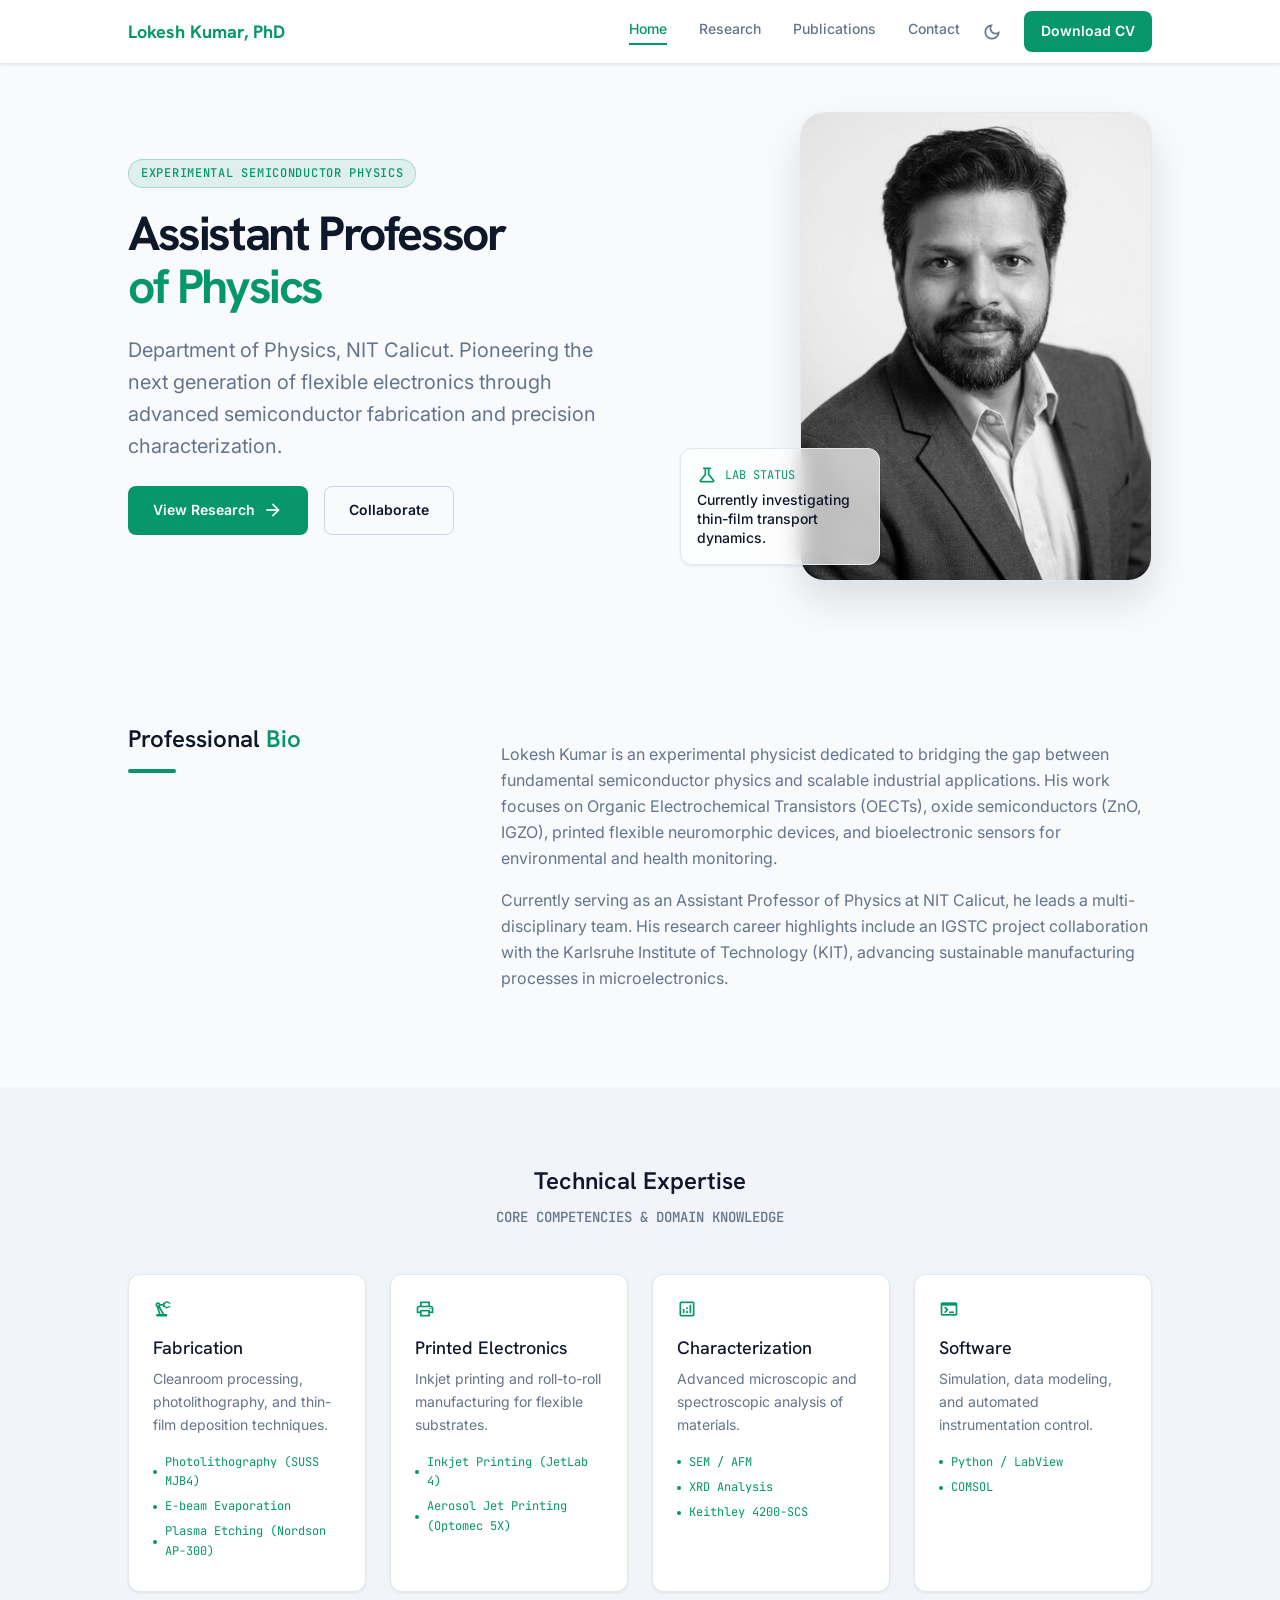
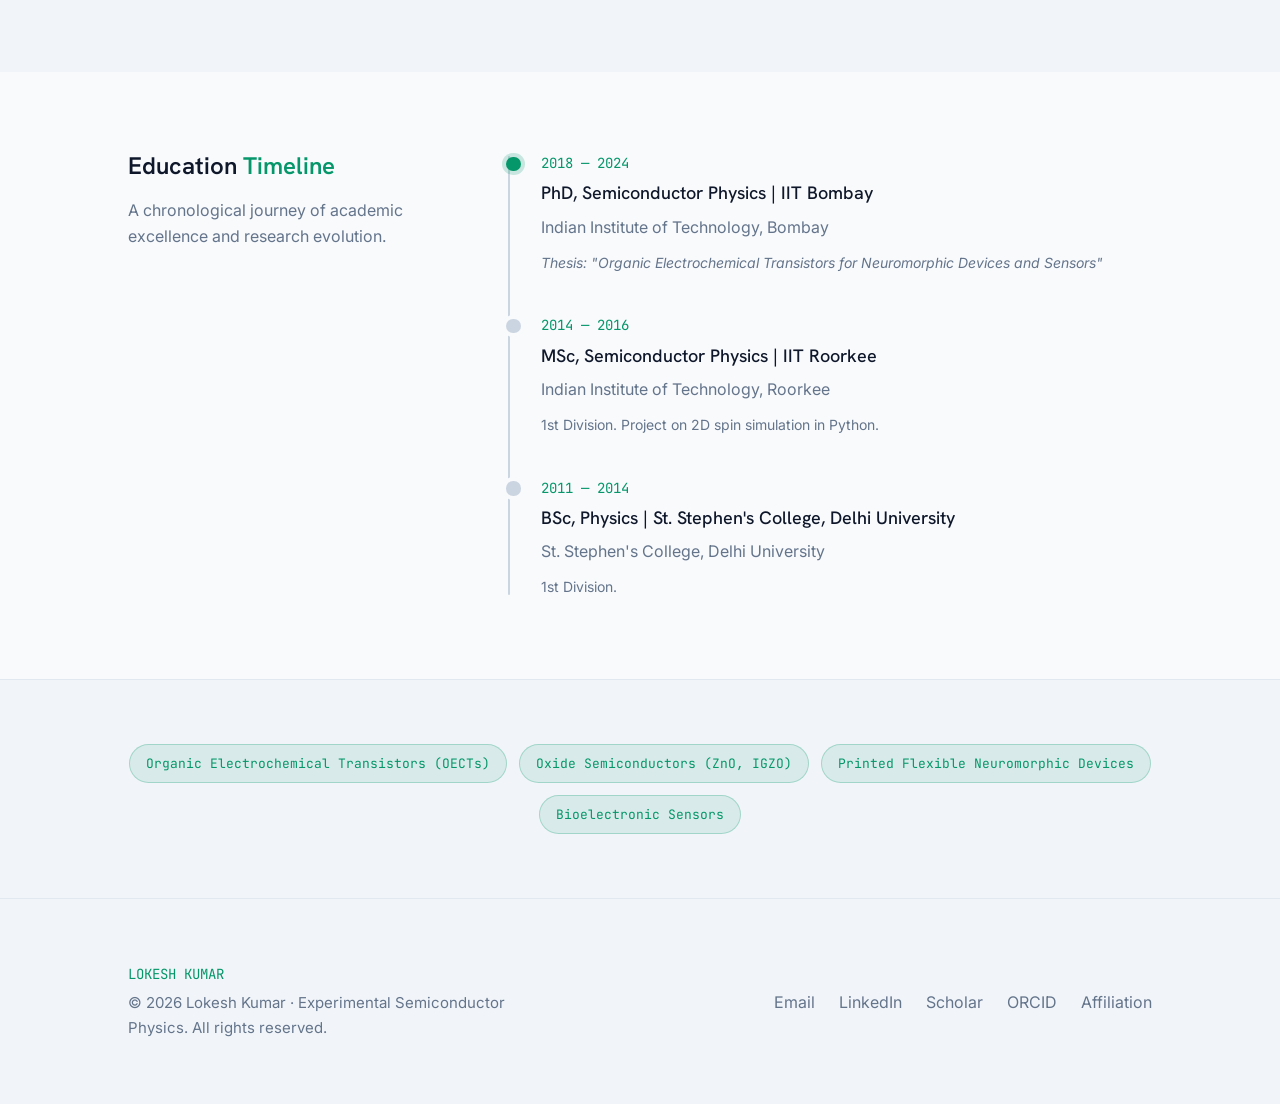
==== commit 7c6577d1: "Add files via upload" ====
--- a/index.html
+++ b/index.html
@@ -1,342 +1,226 @@
-<!DOCTYPE html><html class="dark" lang="en" style=""><head><meta charset="utf-8"><meta content="width=device-width, initial-scale=1.0" name="viewport"><link href="https://fonts.googleapis.com/css2?family=Inter:wght@400;500;600&amp;family=Hanken+Grotesk:wght@600;700;800&amp;family=JetBrains+Mono:wght@500&amp;family=Material+Symbols+Outlined:wght,FILL@100..700,0..1&amp;display=block" rel="stylesheet"><script src="https://cdn.tailwindcss.com?plugins=forms,container-queries"></script><script id="tailwind-config">try{try{
-      tailwind.config = {
-        darkMode: "class",
-        theme: {
-          extend: {
-            "colors": {
-                    "primary": "#5af0b3",
-                    "error": "#ffb4ab",
-                    "secondary": "#4edea3",
-                    "background": "#131315",
-                    "on-error": "#690005",
-                    "tertiary-fixed-dim": "#ffb787",
-                    "text-dim": "#52525b",
-                    "secondary-fixed": "#6ffbbe",
-                    "inverse-on-surface": "#313032",
-                    "on-background": "#e5e1e4",
-                    "primary-fixed": "#68fcbf",
-                    "surface-container-highest": "#353437",
-                    "text-primary": "#ffffff",
-                    "on-secondary-fixed": "#002113",
-                    "error-container": "#93000a",
-                    "on-surface": "#e5e1e4",
-                    "on-tertiary-fixed": "#311300",
-                    "on-surface-variant": "#bbcac0",
-                    "surface-tint": "#45dfa4",
-                    "outline": "#85948b",
-                    "tertiary-fixed": "#ffdcc7",
-                    "on-secondary": "#003824",
-                    "primary-fixed-dim": "#45dfa4",
-                    "surface-container-high": "#2a2a2c",
-                    "tertiary": "#ffccad",
-                    "text-muted": "#a1a1aa",
-                    "inverse-primary": "#006c4b",
-                    "tertiary-container": "#ffa668",
-                    "surface-card": "#18181b",
-                    "secondary-fixed-dim": "#4edea3",
-                    "surface-container-lowest": "#0e0e10",
-                    "on-error-container": "#ffdad6",
-                    "outline-variant": "#3c4a42",
-                    "on-primary": "#003825",
-                    "surface-bright": "#39393b",
-                    "secondary-container": "#00a572",
-                    "inverse-surface": "#e5e1e4",
-                    "surface-dim": "#131315",
-                    "on-secondary-fixed-variant": "#005236",
-                    "on-primary-container": "#00563b",
-                    "on-tertiary-container": "#783901",
-                    "on-tertiary-fixed-variant": "#723600",
-                    "surface-variant": "#353437",
-                    "surface-container-low": "#1c1b1d",
-                    "on-primary-fixed": "#002114",
-                    "border-muted": "#27272a",
-                    "on-primary-fixed-variant": "#005137",
-                    "primary-container": "#34d399",
-                    "surface": "#131315",
-                    "surface-container": "#201f22",
-                    "on-secondary-container": "#00311f",
-                    "on-tertiary": "#502400",
-                    "text-secondary": "#e4e4e7"
-            },
-            "borderRadius": {
-                    "DEFAULT": "0.25rem",
-                    "lg": "0.5rem",
-                    "xl": "0.75rem",
-                    "full": "9999px"
-            },
-            "spacing": {
-                    "container-max": "1024px",
-                    "gutter": "1.5rem",
-                    "card-gap": "1.5rem",
-                    "element-standard": "1rem",
-                    "element-tight": "0.5rem",
-                    "section-v-space": "5rem"
-            },
-            "fontFamily": {
-                    "label-mono": ["JetBrains Mono"],
-                    "display-hero": ["Hanken Grotesk"],
-                    "label-ui": ["Inter"],
-                    "body-intro": ["Inter"],
-                    "headline-subsection": ["Hanken Grotesk"],
-                    "headline-section": ["Hanken Grotesk"],
-                    "display-hero-mobile": ["Hanken Grotesk"],
-                    "body-standard": ["Inter"]
-            },
-            "fontSize": {
-                    "label-mono": ["14px", {"lineHeight": "1.2", "fontWeight": "500"}],
-                    "display-hero": ["48px", {"lineHeight": "1.1", "letterSpacing": "-0.05em", "fontWeight": "700"}],
-                    "label-ui": ["14px", {"lineHeight": "1.2", "fontWeight": "500"}],
-                    "body-intro": ["20px", {"lineHeight": "1.6", "fontWeight": "400"}],
-                    "headline-subsection": ["18px", {"lineHeight": "1.4", "fontWeight": "500"}],
-                    "headline-section": ["24px", {"lineHeight": "1.2", "fontWeight": "600"}],
-                    "display-hero-mobile": ["36px", {"lineHeight": "1.1", "letterSpacing": "-0.05em", "fontWeight": "700"}],
-                    "body-standard": ["16px", {"lineHeight": "1.625", "fontWeight": "400"}]
-            }
-          },
-        },
+<!DOCTYPE html>
+<html lang="en">
+<head>
+  <meta charset="utf-8">
+  <meta name="viewport" content="width=device-width, initial-scale=1.0">
+  <title>Lokesh Kumar, PhD | Experimental Semiconductor Physics</title>
+  <meta name="description" content="Lokesh Kumar is an Assistant Professor of Physics at NIT Calicut. Research in organic electrochemical transistors, neuromorphic devices, oxide semiconductors, and bioelectronic sensors.">
+  <meta name="author" content="Lokesh Kumar">
+  <meta name="theme-color" content="#131315">
+  <meta property="og:type" content="website">
+  <meta property="og:title" content="Lokesh Kumar, PhD | Experimental Semiconductor Physics">
+  <meta property="og:description" content="Assistant Professor of Physics at NIT Calicut. OECTs, neuromorphic devices, and bioelectronic sensors.">
+  <meta property="og:image" content="assets/profile.jpg">
+  <meta name="twitter:card" content="summary">
+  <link rel="icon" href="favicon.svg" type="image/svg+xml">
+  <link rel="canonical" href="./">
+  <link rel="preconnect" href="https://fonts.googleapis.com">
+  <link rel="preconnect" href="https://fonts.gstatic.com" crossorigin>
+  <link href="https://fonts.googleapis.com/css2?family=Hanken+Grotesk:wght@500;600;700&family=Inter:wght@400;500;600&family=JetBrains+Mono:wght@500&family=Material+Symbols+Outlined:opsz,wght,FILL,GRAD@24,400,0,0&display=swap" rel="stylesheet">
+  <link rel="stylesheet" href="css/styles.css">
+  <script>
+    (function () {
+      var t = localStorage.getItem("color-theme");
+      if (t === "dark" || (!t && window.matchMedia("(prefers-color-scheme: dark)").matches)) {
+        document.documentElement.classList.add("dark");
       }
-    }catch(_e){}}catch(_e){}</script></head><body class="font-body-standard text-body-standard selection:bg-primary/30 selection:text-primary bg-white dark:bg-background transition-colors duration-300">
-<!-- Top Navigation Bar -->
-<nav class="fixed top-0 w-full z-50 bg-white/90 dark:bg-surface/90 backdrop-blur-md border-b border-gray-200 dark:border-outline-variant shadow-sm h-16 transition-colors duration-300">
-<div class="flex justify-between items-center h-full px-gutter max-w-container-max mx-auto">
-<div class="flex items-center gap-4">
-<button class="text-gray-500 dark:text-gray-400 hover:bg-gray-100 dark:hover:bg-surface-container-high focus:outline-none focus:ring-4 focus:ring-gray-200 dark:focus:ring-gray-700 rounded-lg text-sm p-2.5 transition-colors" id="theme-toggle" type="button">
-<span class="hidden material-symbols-outlined" id="theme-toggle-dark-icon" data-original-icon="dark_mode">dark_mode</span>
-<span class="hidden material-symbols-outlined" id="theme-toggle-light-icon" data-original-icon="light_mode">light_mode</span>
-</button>
-<div class="font-headline-section text-headline-section font-bold text-emerald-600 dark:text-primary">
-                    Lokesh Kumar, PhD
-                </div>
-</div>
-<div class="hidden md:flex gap-8 items-center">
-<a class="font-label-ui text-label-ui text-emerald-600 dark:text-primary border-b-2 border-emerald-600 dark:border-primary pb-1" href="index.html">Home</a>
-<a class="font-label-ui text-label-ui text-gray-600 dark:text-on-surface-variant hover:text-emerald-600 dark:hover:text-primary transition-colors" href="research.html">Research</a>
-<a class="font-label-ui text-label-ui text-gray-600 dark:text-on-surface-variant hover:text-emerald-600 dark:hover:text-primary transition-colors" href="publications.html">Publications</a>
-<a class="font-label-ui text-label-ui text-gray-600 dark:text-on-surface-variant hover:text-emerald-600 dark:hover:text-primary transition-colors" href="contact.html">Contact</a>
-<a class="cursor-pointer active:scale-95 transition-transform bg-emerald-600 dark:bg-primary text-white dark:text-on-primary px-4 py-2 rounded-lg font-label-ui inline-block" href="#">Download CV</a>
-</div>
-<div class="md:hidden"><button id="mobile-menu-btn" class="p-2 text-emerald-600 dark:text-primary focus:outline-none"><span class="material-symbols-outlined text-3xl">menu</span></button></div>
-</div>
-</nav><div id="mobile-menu" class="hidden md:hidden fixed inset-0 z-[60] bg-white dark:bg-background p-gutter flex flex-col gap-8 pt-24"><button id="mobile-menu-close" class="absolute top-4 right-4 p-2 text-gray-500 dark:text-on-surface-variant"><span class="material-symbols-outlined text-3xl">close</span></button><nav class="flex flex-col gap-6"><a class="font-label-ui text-2xl text-emerald-600 dark:text-primary" href="index.html">Home</a><a class="font-label-ui text-2xl text-gray-600 dark:text-on-surface-variant" href="research.html">Research</a><a class="font-label-ui text-2xl text-gray-600 dark:text-on-surface-variant" href="publications.html">Publications</a><a class="font-label-ui text-2xl text-gray-600 dark:text-on-surface-variant" href="contact.html">Contact</a></nav><a class="bg-emerald-600 dark:bg-primary text-white dark:text-on-primary px-6 py-4 rounded-lg font-label-ui text-center text-xl" href="#">Download CV</a></div>
-<main class="pt-16">
-<!-- Hero Section -->
-<section class="relative min-h-[70vh] flex items-center overflow-hidden">
-<div class="relative z-10 max-w-container-max mx-auto px-gutter grid md:grid-cols-2 gap-12 items-center w-full">
-<div class="space-y-6">
-<div class="inline-block bg-emerald-100 dark:bg-primary/10 border border-emerald-200 dark:border-primary/20 px-3 py-1 rounded-full">
-<span class="text-emerald-700 dark:text-primary font-label-mono text-label-mono tracking-wider">EXPERIMENTAL SEMICONDUCTOR PHYSICS</span>
-</div>
-<h1 class="font-display-hero text-display-hero-mobile md:text-display-hero text-gray-900 dark:text-white">Assistant Professor <br class=""><span class="text-emerald-600 dark:text-primary">of Physics</span></h1>
-<p class="font-body-intro text-body-intro text-gray-600 dark:text-on-surface-variant max-w-lg">Department of Physics, NIT Calicut. Pioneering the next generation of flexible electronics through advanced semiconductor fabrication and precision characterization.</p>
-<div class="flex flex-wrap gap-4">
-<a href="mailto:lokesh@nitc.ac.in" class="bg-emerald-600 dark:bg-primary text-white dark:text-on-primary px-6 py-3 rounded-lg font-label-ui font-semibold flex items-center gap-2 transition-all hover:shadow-[0_0_20px_rgba(90,240,179,0.3)] w-full sm:w-auto justify-center">
-                            View Research <span class="material-symbols-outlined">arrow_forward</span>
-</a>
-<a href="mailto:lokesh@nitc.ac.in" class="border border-gray-300 dark:border-outline text-gray-700 dark:text-white px-6 py-3 rounded-lg font-label-ui font-semibold hover:bg-gray-100 dark:hover:bg-white/5 transition-colors w-full sm:w-auto text-center">
-                            Collaborate
-                        </a>
-</div>
-</div>
-<div class="relative flex justify-center md:justify-end mt-8 md:mt-0">
-<div class="w-72 md:w-96 overflow-hidden border border-gray-200 dark:border-outline-variant shadow-2xl rounded-3xl">
-<!-- Replace the src below with your professional profile photo URL -->
-<img class="w-full aspect-[3/4] object-cover grayscale hover:grayscale-0 transition-all duration-700" alt="Dr. Lokesh Kumar - Professional Portrait" src="https://lh3.googleusercontent.com/aida/[base64]">
-</div>
-<!-- Technical Badge -->
-<div class="absolute bg-white/80 dark:bg-surface-card/80 backdrop-blur-md p-4 rounded-xl shadow-xl max-w-[200px] border border-gray-200 dark:border-outline-variant z-20 bottom-4 left-4">
-<div class="flex items-center gap-2 mb-2">
-<span class="material-symbols-outlined text-emerald-600 dark:text-primary" data-original-icon="microscope">circle</span>
-<span class="font-label-mono text-[12px] text-emerald-700 dark:text-primary">LAB STATUS</span>
-</div>
-<p class="text-[14px] leading-tight text-gray-900 dark:text-white font-medium">Currently investigating thin-film transport dynamics.</p>
-</div>
-</div>
-</div>
-</section>
-<!-- Biography Section-->
-<section class="py-section-v-space max-w-container-max mx-auto px-gutter">
-<div class="grid md:grid-cols-3 gap-12">
-<div class="md:col-span-1">
-<h2 class="font-headline-section text-headline-section text-gray-900 dark:text-white mb-4">Professional <span class="text-emerald-600 dark:text-primary">Bio</span></h2>
-<div class="h-1 w-12 bg-emerald-600 dark:bg-primary rounded-full"></div>
-</div>
-<div class="md:col-span-2 space-y-6">
-<p class="font-body-standard text-body-standard text-gray-600 dark:text-on-surface-variant leading-relaxed">
-                        Lokesh Kumar is an experimental physicist dedicated to bridging the gap between fundamental semiconductor physics and scalable industrial applications. His work focuses on Organic Electrochemical Transistors (OECTs), oxide semiconductors (ZnO, IGZO), printed flexible neuromorphic devices, and bioelectronic sensors for environmental and health monitoring.
-                    </p>
-<p class="font-body-standard text-body-standard text-gray-600 dark:text-on-surface-variant leading-relaxed">
-                        Currently serving as an Assistant Professor of Physics at NIT Calicut, he leads a multi-disciplinary team. His research career highlights include an IGSTC project collaboration with the Karlsruhe Institute of Technology (KIT), advancing sustainable manufacturing processes in microelectronics.
-                    </p>
-</div>
-</div>
-</section>
-<!-- Technical Expertise Grid -->
-<section class="py-section-v-space bg-gray-50 dark:bg-surface-container-lowest transition-colors">
-<div class="max-w-container-max mx-auto px-gutter">
-<div class="text-center mb-16">
-<h2 class="font-headline-section text-headline-section text-gray-900 dark:text-white mb-2">Technical Expertise</h2>
-<p class="text-gray-500 dark:text-text-muted font-label-mono">CORE COMPETENCIES &amp; DOMAIN KNOWLEDGE</p>
-</div>
-<div class="grid grid-cols-1 md:grid-cols-2 lg:grid-cols-4 gap-card-gap">
-<!-- Fabrication -->
-<div class="expertise-card p-8 bg-white dark:bg-surface-card border border-gray-200 dark:border-outline-variant rounded-xl transition-all duration-300 group duration-700 opacity-100 translate-y-0 hover:shadow-lg">
-<span class="material-symbols-outlined text-emerald-600 dark:text-primary text-4xl mb-6 group-hover:scale-110 transition-transform">precision_manufacturing</span>
-<h3 class="font-headline-subsection text-headline-subsection text-gray-900 dark:text-white mb-3">Fabrication</h3>
-<p class="text-gray-500 dark:text-text-muted text-sm mb-4">Cleanroom processing, photolithography, and thin-film deposition techniques.</p>
-<ul class="space-y-1">
-<li class="flex items-center gap-2 text-[12px] font-label-mono text-emerald-700 dark:text-primary/80"><span class="w-1 h-1 bg-emerald-600 dark:bg-primary rounded-full"></span> Photolithography (SUSS MJB4)</li>
-<li class="flex items-center gap-2 text-[12px] font-label-mono text-emerald-700 dark:text-primary/80"><span class="w-1 h-1 bg-emerald-600 dark:bg-primary rounded-full"></span> E-beam Evaporation</li>
-<li class="flex items-center gap-2 text-[12px] font-label-mono text-emerald-700 dark:text-primary/80"><span class="w-1 h-1 bg-emerald-600 dark:bg-primary rounded-full"></span> Plasma Etching (Nordson AP-300)</li>
-</ul>
-</div>
-<!-- Printed Electronics -->
-<div class="expertise-card p-8 bg-white dark:bg-surface-card border border-gray-200 dark:border-outline-variant rounded-xl transition-all duration-300 group duration-700 opacity-100 translate-y-0 hover:shadow-lg">
-<span class="material-symbols-outlined text-emerald-600 dark:text-primary text-4xl mb-6 group-hover:scale-110 transition-transform">print</span>
-<h3 class="font-headline-subsection text-headline-subsection text-gray-900 dark:text-white mb-3">Printed Electronics</h3>
-<p class="text-gray-500 dark:text-text-muted text-sm mb-4">Inkjet printing and roll-to-roll manufacturing for flexible substrates.</p>
-<ul class="space-y-1">
-<li class="flex items-center gap-2 text-[12px] font-label-mono text-emerald-700 dark:text-primary/80"><span class="w-1 h-1 bg-emerald-600 dark:bg-primary rounded-full"></span> Inkjet Printing (JetLab 4)</li>
-<li class="flex items-center gap-2 text-[12px] font-label-mono text-emerald-700 dark:text-primary/80"><span class="w-1 h-1 bg-emerald-600 dark:bg-primary rounded-full"></span> Aerosol Jet Printing (Optomec 5X)</li>
-</ul>
-</div>
-<!-- Characterization -->
-<div class="expertise-card p-8 bg-white dark:bg-surface-card border border-gray-200 dark:border-outline-variant rounded-xl transition-all duration-300 group duration-700 opacity-100 translate-y-0 hover:shadow-lg">
-<span class="material-symbols-outlined text-emerald-600 dark:text-primary text-4xl mb-6 group-hover:scale-110 transition-transform">analytics</span>
-<h3 class="font-headline-subsection text-headline-subsection text-gray-900 dark:text-white mb-3">Characterization</h3>
-<p class="text-gray-500 dark:text-text-muted text-sm mb-4">Advanced microscopic and spectroscopic analysis of materials.</p>
-<ul class="space-y-1">
-<li class="flex items-center gap-2 text-[12px] font-label-mono text-emerald-700 dark:text-primary/80"><span class="w-1 h-1 bg-emerald-600 dark:bg-primary rounded-full"></span> SEM / AFM</li>
-<li class="flex items-center gap-2 text-[12px] font-label-mono text-emerald-700 dark:text-primary/80"><span class="w-1 h-1 bg-emerald-600 dark:bg-primary rounded-full"></span> XRD Analysis</li>
-<li class="flex items-center gap-2 text-[12px] font-label-mono text-emerald-700 dark:text-primary/80"><span class="w-1 h-1 bg-emerald-600 dark:bg-primary rounded-full"></span> Keithley 4200-SCS</li>
-</ul>
-</div>
-<!-- Software -->
-<div class="expertise-card p-8 bg-white dark:bg-surface-card border border-gray-200 dark:border-outline-variant rounded-xl transition-all duration-300 group duration-700 opacity-100 translate-y-0 hover:shadow-lg">
-<span class="material-symbols-outlined text-emerald-600 dark:text-primary text-4xl mb-6 group-hover:scale-110 transition-transform">terminal</span>
-<h3 class="font-headline-subsection text-headline-subsection text-gray-900 dark:text-white mb-3">Software</h3>
-<p class="text-gray-500 dark:text-text-muted text-sm mb-4">Simulation, data modeling, and automated instrumentation control.</p>
-<ul class="space-y-1">
-<li class="flex items-center gap-2 text-[12px] font-label-mono text-emerald-700 dark:text-primary/80"><span class="w-1 h-1 bg-emerald-600 dark:bg-primary rounded-full"></span> Python / LabView</li>
-<li class="flex items-center gap-2 text-[12px] font-label-mono text-emerald-700 dark:text-primary/80"><span class="w-1 h-1 bg-emerald-600 dark:bg-primary rounded-full"></span> COMSOL</li>
-</ul>
-</div>
-</div>
-</div>
-</section>
-<!-- Education Timeline -->
-<section class="py-section-v-space max-w-container-max mx-auto px-gutter">
-<div class="grid md:grid-cols-3 gap-12">
-<div class="md:col-span-1">
-<h2 class="font-headline-section text-headline-section text-gray-900 dark:text-white mb-4">Education <span class="text-emerald-600 dark:text-primary">Timeline</span></h2>
-<p class="text-gray-600 dark:text-text-muted font-body-standard">A chronological journey of academic excellence and research evolution.</p>
-</div>
-<div class="md:col-span-2 relative timeline-line pl-10 space-y-12">
-<!-- PhD -->
-<div class="relative transition-all duration-700 opacity-100 translate-y-0"><div class="absolute -left-[37px] top-1 w-4 h-4 rounded-full bg-emerald-600 dark:bg-primary ring-4 ring-emerald-200 dark:ring-primary/20"></div><div><span class="font-label-mono text-label-mono text-emerald-600 dark:text-primary mb-1 block">2018 — 2024</span><h3 class="font-headline-subsection text-headline-subsection text-gray-900 dark:text-white">PhD, Semiconductor Physics | IIT Bombay</h3><p class="text-gray-600 dark:text-on-surface-variant mt-1">Indian Institute of Technology, Bombay</p><p class="text-gray-500 dark:text-text-muted text-sm mt-3 italic leading-relaxed">Thesis: "Organic Electrochemical Transistors for Neuromorphic Devices and Sensors"</p></div></div>
-<!-- Masters -->
-<div class="relative transition-all duration-700 opacity-100 translate-y-0"><div class="absolute -left-[37px] top-1 w-4 h-4 rounded-full bg-gray-300 dark:bg-outline ring-4 ring-gray-100 dark:ring-outline/10"></div><div><span class="font-label-mono text-label-mono text-emerald-600 dark:text-primary mb-1 block">2014 — 2016</span><h3 class="font-headline-subsection text-headline-subsection text-gray-900 dark:text-white">MSc, Semiconductor Physics | IIT Roorkee</h3><p class="text-gray-600 dark:text-on-surface-variant mt-1">Indian Institute of Technology, Roorkee</p><p class="text-gray-500 dark:text-text-muted text-sm mt-3 leading-relaxed">1st Division. Project on 2D spin simulation in Python.</p></div></div>
-<!-- Bachelor -->
-<div class="relative transition-all duration-700 opacity-100 translate-y-0"><div class="absolute -left-[37px] top-1 w-4 h-4 rounded-full bg-gray-300 dark:bg-outline ring-4 ring-gray-100 dark:ring-outline/10"></div><div><span class="font-label-mono text-label-mono text-emerald-600 dark:text-primary mb-1 block">2011 — 2014</span><h3 class="font-headline-subsection text-headline-subsection text-gray-900 dark:text-white">BSc, Physics | St. Stephen's College, Delhi University</h3><p class="text-gray-600 dark:text-on-surface-variant mt-1">St. Stephen's College, Delhi University</p><p class="text-gray-500 dark:text-text-muted text-sm mt-3 leading-relaxed">1st Division.</p></div></div>
-</div>
-</div>
-</section>
-<!-- Interactive Research Interest Tags -->
-<section class="py-16 border-t border-gray-200 dark:border-outline-variant bg-gray-50 dark:bg-surface-container-low overflow-hidden transition-colors">
-<div class="max-w-container-max mx-auto px-gutter">
-<div class="flex flex-wrap justify-center gap-4">
-<span class="px-4 py-2 rounded-full bg-emerald-100 dark:bg-primary/10 border border-emerald-200 dark:border-primary/20 text-emerald-700 dark:text-primary font-label-mono text-[13px] whitespace-nowrap">Organic Electrochemical Transistors (OECTs)</span>
-<span class="px-4 py-2 rounded-full bg-emerald-100 dark:bg-primary/10 border border-emerald-200 dark:border-primary/20 text-emerald-700 dark:text-primary font-label-mono text-[13px] whitespace-nowrap">Oxide Semiconductors (ZnO, IGZO)</span>
-<span class="px-4 py-2 rounded-full bg-emerald-100 dark:bg-primary/10 border border-emerald-200 dark:border-primary/20 text-emerald-700 dark:text-primary font-label-mono text-[13px] whitespace-nowrap">Printed Flexible Neuromorphic Devices</span>
-<span class="px-4 py-2 rounded-full bg-emerald-100 dark:bg-primary/10 border border-emerald-200 dark:border-primary/20 text-emerald-700 dark:text-primary font-label-mono text-[13px] whitespace-nowrap">Bioelectronic Sensors</span>
-</div>
-</div>
-</section>
-</main>
-<!-- Footer -->
-<footer class="bg-gray-100 dark:bg-surface-container-lowest border-t border-gray-200 dark:border-outline-variant w-full py-section-v-space transition-colors">
-<div class="flex flex-col md:flex-row justify-between items-center px-gutter max-w-container-max mx-auto gap-8">
-<div class="flex flex-col items-center md:items-start gap-2">
-<span class="font-label-mono text-label-mono text-emerald-600 dark:text-primary uppercase tracking-widest">Lokesh Kumar</span>
-<p class="font-body-standard text-body-standard text-gray-500 dark:text-text-muted text-center md:text-left max-w-sm">
-                    © 2024 Lokesh Kumar • Experimental Semiconductor Physics. All Rights Reserved.
-                </p>
-</div>
-<div class="flex flex-wrap justify-center gap-8">
-<a class="text-gray-600 dark:text-text-muted hover:text-emerald-500 dark:hover:text-secondary transition-colors font-body-standard text-body-standard" href="mailto:lokesh@nitc.ac.in">Email</a>
-<a class="text-gray-600 dark:text-text-muted hover:text-emerald-500 dark:hover:text-secondary transition-colors font-body-standard text-body-standard" href="https://www.linkedin.com/in/lokesh-kumar-phd-09920079">LinkedIn</a>
-<a class="text-gray-600 dark:text-text-muted hover:text-emerald-500 dark:hover:text-secondary transition-colors font-body-standard text-body-standard" href="https://scholar.google.com/citations?view_op=list_works&amp;hl=en&amp;hl=en&amp;user=B5zMjo4AAAAJ">Scholar</a>
-<a class="text-gray-600 dark:text-text-muted hover:text-emerald-500 dark:hover:text-secondary transition-colors font-body-standard text-body-standard" href="https://nitc.ac.in/department/physics/faculty-and-staff/faculty/5566ed19-19e4-4a1f-b4d2-89456e2442d5">Affiliation</a>
-</div>
-</div>
-</footer>
-<script>
-        // Theme toggle functionality
-        var themeToggleDarkIcon = document.getElementById('theme-toggle-dark-icon');
-        var themeToggleLightIcon = document.getElementById('theme-toggle-light-icon');
-
-        // Change the icons inside the button based on previous settings
-        if (localStorage.getItem('color-theme') === 'dark' || (!('color-theme' in localStorage) && window.matchMedia('(prefers-color-scheme: dark)').matches)) {
-            themeToggleLightIcon.classList.remove('hidden');
-        } else {
-            themeToggleDarkIcon.classList.remove('hidden');
-        }
-
-        var themeToggleBtn = document.getElementById('theme-toggle');
-
-        themeToggleBtn.addEventListener('click', function() {
-            // toggle icons inside button
-            themeToggleDarkIcon.classList.toggle('hidden');
-            themeToggleLightIcon.classList.toggle('hidden');
-
-            // if set via local storage previously
-            if (localStorage.getItem('color-theme')) {
-                if (localStorage.getItem('color-theme') === 'light') {
-                    document.documentElement.classList.add('dark');
-                    localStorage.setItem('color-theme', 'dark');
-                } else {
-                    document.documentElement.classList.remove('dark');
-                    localStorage.setItem('color-theme', 'light');
-                }
-            // if NOT set via local storage previously
-            } else {
-                if (document.documentElement.classList.contains('dark')) {
-                    document.documentElement.classList.remove('dark');
-                    localStorage.setItem('color-theme', 'light');
-                } else {
-                    document.documentElement.classList.add('dark');
-                    localStorage.setItem('color-theme', 'dark');
-                }
-            }
-            
-        });
-
-        // Micro-interaction for hover effects on navigation
-        document.querySelectorAll('nav a').forEach(link => {
-            link.addEventListener('mouseenter', () => {
-                link.style.opacity = '0.8';
-            });
-            link.addEventListener('mouseleave', () => {
-                link.style.opacity = '1';
-            });
-        });
-
-        // Simple Intersection Observer for scroll animations
-        const observerOptions = {
-            threshold: 0.1
-        };
-
-        const observer = new IntersectionObserver((entries) => {
-            entries.forEach(entry => {
-                if (entry.isIntersecting) {
-                    entry.target.classList.add('opacity-100', 'translate-y-0');
-                    entry.target.classList.remove('opacity-0', 'translate-y-10');
-                }
-            });
-        }, observerOptions);
-
-        document.querySelectorAll('.expertise-card, .timeline-line > div').forEach(el => {
-            el.classList.add('transition-all', 'duration-700', 'opacity-0', 'translate-y-10');
-            observer.observe(el);
-        });
-    </script>
-<script>const menuBtn = document.getElementById('mobile-menu-btn'); const closeBtn = document.getElementById('mobile-menu-close'); const mobileMenu = document.getElementById('mobile-menu'); if (menuBtn && mobileMenu) { menuBtn.addEventListener('click', () => { mobileMenu.classList.remove('hidden'); document.body.style.overflow = 'hidden'; }); } if (closeBtn && mobileMenu) { closeBtn.addEventListener('click', () => { mobileMenu.classList.add('hidden'); document.body.style.overflow = ''; }); } const mobileLinks = mobileMenu.querySelectorAll('nav a'); mobileLinks.forEach(link => { link.addEventListener('click', () => { mobileMenu.classList.add('hidden'); document.body.style.overflow = ''; }); });</script></body></html>
+    })();
+  </script>
+</head>
+<body>
+  <a class="skip-link" href="#main">Skip to content</a>
+
+  <header class="site-header">
+    <div class="container nav-inner">
+      <a class="brand" href="index.html">Lokesh Kumar, PhD</a>
+      <div class="nav-actions">
+        <nav class="nav-links" aria-label="Primary">
+          <a href="index.html" aria-current="page">Home</a>
+          <a href="research.html">Research</a>
+          <a href="publications.html">Publications</a>
+          <a href="contact.html">Contact</a>
+        </nav>
+        <button type="button" class="icon-btn" data-theme-toggle aria-label="Toggle color theme">
+          <span class="material-symbols-outlined icon-dark" aria-hidden="true">dark_mode</span>
+          <span class="material-symbols-outlined icon-light" aria-hidden="true">light_mode</span>
+        </button>
+        <a class="btn btn-primary btn-sm" href="assets/Lokesh_Kumar_CV.pdf">Download CV</a>
+        <button type="button" class="icon-btn menu-toggle" data-menu-toggle aria-expanded="false" aria-controls="mobile-menu" aria-label="Open menu">
+          <span class="material-symbols-outlined" aria-hidden="true">menu</span>
+        </button>
+      </div>
+    </div>
+  </header>
+
+  <div class="mobile-menu" id="mobile-menu" data-mobile-menu aria-hidden="true">
+    <a href="index.html" aria-current="page">Home</a>
+    <a href="research.html">Research</a>
+    <a href="publications.html">Publications</a>
+    <a href="contact.html">Contact</a>
+    <a class="btn btn-primary" href="assets/Lokesh_Kumar_CV.pdf">Download CV</a>
+  </div>
+
+  <main id="main">
+    <section class="hero">
+      <div class="container grid-2">
+        <div>
+          <span class="badge">Experimental Semiconductor Physics</span>
+          <h1 class="display font-display">Assistant Professor <br><span class="accent">of Physics</span></h1>
+          <p class="lead">Department of Physics, NIT Calicut. Pioneering the next generation of flexible electronics through advanced semiconductor fabrication and precision characterization.</p>
+          <div class="hero-actions">
+            <a class="btn btn-primary" href="research.html">
+              View Research
+              <span class="material-symbols-outlined" aria-hidden="true">arrow_forward</span>
+            </a>
+            <a class="btn btn-outline" href="contact.html">Collaborate</a>
+          </div>
+        </div>
+        <div class="portrait-wrap">
+          <div class="portrait">
+            <img
+              src="assets/profile.jpg"
+              srcset="assets/profile-sm.jpg 400w, assets/profile.jpg 800w"
+              sizes="(max-width: 768px) 288px, 384px"
+              width="800"
+              height="1067"
+              alt="Dr. Lokesh Kumar, professional portrait"
+              fetchpriority="high">
+          </div>
+          <div class="lab-status">
+            <div class="label">
+              <span class="material-symbols-outlined" aria-hidden="true">science</span>
+              LAB STATUS
+            </div>
+            <p>Currently investigating thin-film transport dynamics.</p>
+          </div>
+        </div>
+      </div>
+    </section>
+
+    <section class="section">
+      <div class="container grid-2 bio">
+        <div>
+          <h2 class="section-title font-headline">Professional <span class="accent">Bio</span></h2>
+          <div class="accent-bar" aria-hidden="true"></div>
+        </div>
+        <div>
+          <p class="muted">
+            Lokesh Kumar is an experimental physicist dedicated to bridging the gap between fundamental semiconductor physics and scalable industrial applications. His work focuses on Organic Electrochemical Transistors (OECTs), oxide semiconductors (ZnO, IGZO), printed flexible neuromorphic devices, and bioelectronic sensors for environmental and health monitoring.
+          </p>
+          <p class="muted">
+            Currently serving as an Assistant Professor of Physics at NIT Calicut, he leads a multi-disciplinary team. His research career highlights include an IGSTC project collaboration with the Karlsruhe Institute of Technology (KIT), advancing sustainable manufacturing processes in microelectronics.
+          </p>
+        </div>
+      </div>
+    </section>
+
+    <section class="section bg-muted">
+      <div class="container">
+        <div style="text-align:center;margin-bottom:3rem">
+          <h2 class="section-title font-headline">Technical Expertise</h2>
+          <p class="font-mono muted">CORE COMPETENCIES &amp; DOMAIN KNOWLEDGE</p>
+        </div>
+        <div class="grid-4">
+          <article class="card reveal">
+            <span class="material-symbols-outlined card-icon" aria-hidden="true">precision_manufacturing</span>
+            <h3 class="card-title">Fabrication</h3>
+            <p class="muted" style="font-size:0.875rem;margin:0">Cleanroom processing, photolithography, and thin-film deposition techniques.</p>
+            <ul>
+              <li>Photolithography (SUSS MJB4)</li>
+              <li>E-beam Evaporation</li>
+              <li>Plasma Etching (Nordson AP-300)</li>
+            </ul>
+          </article>
+          <article class="card reveal">
+            <span class="material-symbols-outlined card-icon" aria-hidden="true">print</span>
+            <h3 class="card-title">Printed Electronics</h3>
+            <p class="muted" style="font-size:0.875rem;margin:0">Inkjet printing and roll-to-roll manufacturing for flexible substrates.</p>
+            <ul>
+              <li>Inkjet Printing (JetLab 4)</li>
+              <li>Aerosol Jet Printing (Optomec 5X)</li>
+            </ul>
+          </article>
+          <article class="card reveal">
+            <span class="material-symbols-outlined card-icon" aria-hidden="true">analytics</span>
+            <h3 class="card-title">Characterization</h3>
+            <p class="muted" style="font-size:0.875rem;margin:0">Advanced microscopic and spectroscopic analysis of materials.</p>
+            <ul>
+              <li>SEM / AFM</li>
+              <li>XRD Analysis</li>
+              <li>Keithley 4200-SCS</li>
+            </ul>
+          </article>
+          <article class="card reveal">
+            <span class="material-symbols-outlined card-icon" aria-hidden="true">terminal</span>
+            <h3 class="card-title">Software</h3>
+            <p class="muted" style="font-size:0.875rem;margin:0">Simulation, data modeling, and automated instrumentation control.</p>
+            <ul>
+              <li>Python / LabView</li>
+              <li>COMSOL</li>
+            </ul>
+          </article>
+        </div>
+      </div>
+    </section>
+
+    <section class="section">
+      <div class="container grid-2 timeline-layout">
+        <div>
+          <h2 class="section-title font-headline">Education <span class="accent">Timeline</span></h2>
+          <p class="muted">A chronological journey of academic excellence and research evolution.</p>
+        </div>
+        <div class="timeline">
+          <div class="timeline-item major reveal">
+            <span class="timeline-dot" aria-hidden="true"></span>
+            <span class="timeline-date">2018 — 2024</span>
+            <h3 class="card-title">PhD, Semiconductor Physics | IIT Bombay</h3>
+            <p class="muted" style="margin:0.25rem 0">Indian Institute of Technology, Bombay</p>
+            <p class="muted" style="font-size:0.875rem;font-style:italic;margin:0.75rem 0 0">Thesis: "Organic Electrochemical Transistors for Neuromorphic Devices and Sensors"</p>
+          </div>
+          <div class="timeline-item reveal">
+            <span class="timeline-dot" aria-hidden="true"></span>
+            <span class="timeline-date">2014 — 2016</span>
+            <h3 class="card-title">MSc, Semiconductor Physics | IIT Roorkee</h3>
+            <p class="muted" style="margin:0.25rem 0">Indian Institute of Technology, Roorkee</p>
+            <p class="muted" style="font-size:0.875rem;margin:0.75rem 0 0">1st Division. Project on 2D spin simulation in Python.</p>
+          </div>
+          <div class="timeline-item reveal">
+            <span class="timeline-dot" aria-hidden="true"></span>
+            <span class="timeline-date">2011 — 2014</span>
+            <h3 class="card-title">BSc, Physics | St. Stephen's College, Delhi University</h3>
+            <p class="muted" style="margin:0.25rem 0">St. Stephen's College, Delhi University</p>
+            <p class="muted" style="font-size:0.875rem;margin:0.75rem 0 0">1st Division.</p>
+          </div>
+        </div>
+      </div>
+    </section>
+
+    <section class="section-sm bg-muted" style="border-top:1px solid var(--border)">
+      <div class="container tag-cloud">
+        <span class="tag">Organic Electrochemical Transistors (OECTs)</span>
+        <span class="tag">Oxide Semiconductors (ZnO, IGZO)</span>
+        <span class="tag">Printed Flexible Neuromorphic Devices</span>
+        <span class="tag">Bioelectronic Sensors</span>
+      </div>
+    </section>
+  </main>
+
+  <footer class="site-footer">
+    <div class="container footer-inner">
+      <div>
+        <span class="footer-brand">LOKESH KUMAR</span>
+        <p class="footer-copy">© 2026 Lokesh Kumar · Experimental Semiconductor Physics. All rights reserved.</p>
+      </div>
+      <nav class="footer-links" aria-label="Footer">
+        <a href="mailto:lokesh@nitc.ac.in">Email</a>
+        <a href="https://www.linkedin.com/in/lokesh-kumar-phd-09920079" target="_blank" rel="noopener noreferrer">LinkedIn</a>
+        <a href="https://scholar.google.com/citations?user=B5zMjo4AAAAJ&hl=en" target="_blank" rel="noopener noreferrer">Scholar</a>
+        <a href="https://orcid.org/0000-0001-7667-8422" target="_blank" rel="noopener noreferrer">ORCID</a>
+        <a href="https://nitc.ac.in/department/physics/faculty-and-staff/faculty/5566ed19-19e4-4a1f-b4d2-89456e2442d5" target="_blank" rel="noopener noreferrer">Affiliation</a>
+      </nav>
+    </div>
+  </footer>
+
+  <script src="js/main.js" defer></script>
+</body>
+</html>
--- a/css/styles.css
+++ b/css/styles.css
@@ -0,0 +1,1371 @@
+/* Luminescent Precision — academic CV design system (static, GitHub Pages ready) */
+
+:root {
+  /* Light theme */
+  --bg: #f8fafc;
+  --bg-elevated: #ffffff;
+  --bg-muted: #f1f5f9;
+  --bg-lowest: #e2e8f0;
+  --surface-card: #ffffff;
+  --text: #0f172a;
+  --text-secondary: #334155;
+  --text-muted: #64748b;
+  --text-dim: #94a3b8;
+  --border: #e2e8f0;
+  --border-strong: #cbd5e1;
+  --primary: #059669;
+  --primary-hover: #047857;
+  --primary-soft: rgba(5, 150, 105, 0.1);
+  --primary-border: rgba(5, 150, 105, 0.25);
+  --on-primary: #ffffff;
+  --secondary: #0d9488;
+  --nav-bg: rgba(255, 255, 255, 0.9);
+  --glass: rgba(255, 255, 255, 0.7);
+  --timeline: #cbd5e1;
+  --shadow: 0 1px 3px rgba(15, 23, 42, 0.08);
+  --shadow-lg: 0 20px 40px rgba(15, 23, 42, 0.12);
+  --selection-bg: rgba(5, 150, 105, 0.25);
+  --focus-ring: rgba(5, 150, 105, 0.45);
+  color-scheme: light;
+}
+
+html.dark {
+  --bg: #131315;
+  --bg-elevated: #1c1b1d;
+  --bg-muted: #0e0e10;
+  --bg-lowest: #0e0e10;
+  --surface-card: #18181b;
+  --text: #e5e1e4;
+  --text-secondary: #e4e4e7;
+  --text-muted: #a1a1aa;
+  --text-dim: #52525b;
+  --border: #3c4a42;
+  --border-strong: #85948b;
+  --primary: #5af0b3;
+  --primary-hover: #4edea3;
+  --primary-soft: rgba(90, 240, 179, 0.1);
+  --primary-border: rgba(90, 240, 179, 0.25);
+  --on-primary: #003825;
+  --secondary: #4edea3;
+  --nav-bg: rgba(19, 19, 21, 0.9);
+  --glass: rgba(24, 24, 27, 0.65);
+  --timeline: #3c4a42;
+  --shadow: none;
+  --shadow-lg: 0 20px 40px rgba(0, 0, 0, 0.35);
+  --selection-bg: rgba(90, 240, 179, 0.3);
+  --focus-ring: rgba(90, 240, 179, 0.45);
+  color-scheme: dark;
+}
+
+/* Reset & base */
+*,
+*::before,
+*::after {
+  box-sizing: border-box;
+}
+
+html {
+  scroll-behavior: smooth;
+}
+
+@media (prefers-reduced-motion: reduce) {
+  html {
+    scroll-behavior: auto;
+  }
+  *,
+  *::before,
+  *::after {
+    animation-duration: 0.01ms !important;
+    animation-iteration-count: 1 !important;
+    transition-duration: 0.01ms !important;
+  }
+}
+
+body {
+  margin: 0;
+  font-family: Inter, system-ui, -apple-system, Segoe UI, Roboto, sans-serif;
+  font-size: 16px;
+  line-height: 1.625;
+  color: var(--text);
+  background: var(--bg);
+  transition: background-color 0.25s ease, color 0.25s ease;
+  min-height: 100vh;
+}
+
+::selection {
+  background: var(--selection-bg);
+}
+
+img {
+  max-width: 100%;
+  height: auto;
+  display: block;
+}
+
+a {
+  color: inherit;
+  text-decoration: none;
+}
+
+address {
+  font-style: normal;
+}
+
+button,
+input,
+textarea {
+  font: inherit;
+}
+
+:focus-visible {
+  outline: 2px solid var(--primary);
+  outline-offset: 2px;
+}
+
+/* Typography */
+.font-display {
+  font-family: "Hanken Grotesk", Inter, system-ui, sans-serif;
+  font-weight: 700;
+  letter-spacing: -0.05em;
+  line-height: 1.1;
+}
+
+.font-headline {
+  font-family: "Hanken Grotesk", Inter, system-ui, sans-serif;
+  font-weight: 600;
+  line-height: 1.2;
+}
+
+.font-mono {
+  font-family: "JetBrains Mono", ui-monospace, SFMono-Regular, Menlo, monospace;
+  font-weight: 500;
+  font-size: 0.875rem;
+  line-height: 1.2;
+}
+
+h1.display {
+  font-size: clamp(2.25rem, 5vw, 3rem);
+  margin: 0 0 1rem;
+  color: var(--text);
+}
+
+h1.display .accent,
+.accent {
+  color: var(--primary);
+}
+
+h2.section-title {
+  font-family: "Hanken Grotesk", Inter, system-ui, sans-serif;
+  font-size: 1.5rem;
+  font-weight: 600;
+  margin: 0 0 0.5rem;
+  color: var(--text);
+}
+
+h3.card-title {
+  font-family: "Hanken Grotesk", Inter, system-ui, sans-serif;
+  font-size: 1.125rem;
+  font-weight: 500;
+  margin: 0 0 0.5rem;
+  color: var(--text);
+  line-height: 1.4;
+}
+
+.lead {
+  font-size: 1.25rem;
+  line-height: 1.6;
+  color: var(--text-muted);
+  max-width: 40rem;
+}
+
+.muted {
+  color: var(--text-muted);
+}
+
+.text-primary {
+  color: var(--primary);
+}
+
+/* Layout */
+.container {
+  width: min(100% - 3rem, 1024px);
+  margin-inline: auto;
+}
+
+.section {
+  padding-block: 5rem;
+}
+
+.section-sm {
+  padding-block: 4rem;
+}
+
+.grid-2 {
+  display: grid;
+  gap: 3rem;
+}
+
+@media (min-width: 768px) {
+  .grid-2 {
+    grid-template-columns: 1fr 1fr;
+    align-items: center;
+  }
+
+  .grid-2.bio {
+    grid-template-columns: 1fr 2fr;
+    align-items: start;
+  }
+
+  .grid-2.timeline-layout {
+    grid-template-columns: 1fr 2fr;
+    align-items: start;
+  }
+}
+
+.grid-3 {
+  display: grid;
+  gap: 1.5rem;
+}
+
+.grid-4 {
+  display: grid;
+  gap: 1.5rem;
+}
+
+@media (min-width: 768px) {
+  .grid-3 {
+    grid-template-columns: repeat(3, 1fr);
+  }
+
+  .grid-4 {
+    grid-template-columns: repeat(2, 1fr);
+  }
+}
+
+@media (min-width: 1024px) {
+  .grid-4 {
+    grid-template-columns: repeat(4, 1fr);
+  }
+}
+
+/* Skip link */
+.skip-link {
+  position: absolute;
+  left: -9999px;
+  top: 0.5rem;
+  z-index: 100;
+  background: var(--primary);
+  color: var(--on-primary);
+  padding: 0.5rem 1rem;
+  border-radius: 0.5rem;
+}
+
+.skip-link:focus {
+  left: 0.5rem;
+}
+
+/* Navigation */
+.site-header {
+  position: fixed;
+  inset: 0 0 auto 0;
+  z-index: 50;
+  height: 4rem;
+  background: var(--nav-bg);
+  backdrop-filter: blur(12px);
+  -webkit-backdrop-filter: blur(12px);
+  border-bottom: 1px solid var(--border);
+  box-shadow: var(--shadow);
+}
+
+.nav-inner {
+  height: 100%;
+  display: flex;
+  align-items: center;
+  justify-content: space-between;
+  gap: 1rem;
+}
+
+.brand {
+  font-family: "Hanken Grotesk", Inter, system-ui, sans-serif;
+  font-size: 1.125rem;
+  font-weight: 700;
+  color: var(--primary);
+  white-space: nowrap;
+}
+
+.nav-actions {
+  display: flex;
+  align-items: center;
+  gap: 0.75rem;
+}
+
+.nav-links {
+  display: none;
+  align-items: center;
+  gap: 2rem;
+}
+
+.nav-links a {
+  font-size: 0.875rem;
+  font-weight: 500;
+  color: var(--text-muted);
+  padding-bottom: 0.15rem;
+  border-bottom: 2px solid transparent;
+  transition: color 0.2s ease, border-color 0.2s ease;
+}
+
+.nav-links a:hover,
+.nav-links a[aria-current="page"] {
+  color: var(--primary);
+}
+
+.nav-links a[aria-current="page"] {
+  border-bottom-color: var(--primary);
+}
+
+@media (min-width: 768px) {
+  .nav-links {
+    display: flex;
+  }
+
+  .menu-toggle {
+    display: none !important;
+  }
+}
+
+/* Icon button */
+.icon-btn {
+  display: inline-flex;
+  align-items: center;
+  justify-content: center;
+  width: 2.5rem;
+  height: 2.5rem;
+  border: none;
+  border-radius: 0.5rem;
+  background: transparent;
+  color: var(--text-muted);
+  cursor: pointer;
+  transition: background 0.2s ease, color 0.2s ease;
+}
+
+.icon-btn:hover {
+  background: var(--bg-muted);
+  color: var(--text);
+}
+
+html:not(.dark) .icon-light {
+  display: none;
+}
+
+html.dark .icon-dark {
+  display: none;
+}
+
+/* Buttons */
+.btn {
+  display: inline-flex;
+  align-items: center;
+  justify-content: center;
+  gap: 0.5rem;
+  padding: 0.75rem 1.5rem;
+  border-radius: 0.5rem;
+  font-size: 0.875rem;
+  font-weight: 600;
+  border: 1px solid transparent;
+  cursor: pointer;
+  transition: transform 0.15s ease, background 0.2s ease, border-color 0.2s ease, box-shadow 0.2s ease;
+  text-align: center;
+}
+
+.btn:active {
+  transform: scale(0.97);
+}
+
+.btn-primary {
+  background: var(--primary);
+  color: var(--on-primary);
+}
+
+.btn-primary:hover {
+  background: var(--primary-hover);
+  box-shadow: 0 0 20px rgba(90, 240, 179, 0.25);
+}
+
+.btn-outline {
+  background: transparent;
+  border-color: var(--border-strong);
+  color: var(--text);
+}
+
+.btn-outline:hover {
+  background: var(--bg-muted);
+}
+
+.btn-sm {
+  padding: 0.5rem 1rem;
+}
+
+.btn-block {
+  width: 100%;
+}
+
+/* Mobile menu */
+.mobile-menu {
+  display: none;
+  position: fixed;
+  top: 4rem;
+  left: 0;
+  right: 0;
+  z-index: 40;
+  background: var(--nav-bg);
+  backdrop-filter: blur(12px);
+  border-bottom: 1px solid var(--border);
+  padding: 1rem 1.5rem 1.5rem;
+  flex-direction: column;
+  gap: 0.75rem;
+}
+
+.mobile-menu.open {
+  display: flex;
+}
+
+.mobile-menu a {
+  font-size: 1rem;
+  font-weight: 500;
+  color: var(--text-muted);
+  padding: 0.75rem 0;
+  border-bottom: 1px solid var(--border);
+}
+
+.mobile-menu a[aria-current="page"],
+.mobile-menu a:hover {
+  color: var(--primary);
+}
+
+.mobile-menu .btn {
+  margin-top: 0.5rem;
+}
+
+@media (min-width: 768px) {
+  .mobile-menu {
+    display: none !important;
+  }
+}
+
+/* Main offset for fixed nav */
+main {
+  padding-top: 4rem;
+}
+
+/* Hero */
+.hero {
+  min-height: calc(70vh - 4rem);
+  display: flex;
+  align-items: center;
+  padding-block: 3rem 4rem;
+  position: relative;
+  overflow: hidden;
+}
+
+.badge {
+  display: inline-block;
+  padding: 0.25rem 0.75rem;
+  border-radius: 9999px;
+  background: var(--primary-soft);
+  border: 1px solid var(--primary-border);
+  color: var(--primary);
+  font-family: "JetBrains Mono", ui-monospace, monospace;
+  font-size: 0.75rem;
+  font-weight: 500;
+  letter-spacing: 0.06em;
+  text-transform: uppercase;
+  margin-bottom: 1.25rem;
+}
+
+.hero-actions {
+  display: flex;
+  flex-wrap: wrap;
+  gap: 1rem;
+  margin-top: 1.5rem;
+}
+
+.portrait-wrap {
+  position: relative;
+  display: flex;
+  justify-content: center;
+}
+
+@media (min-width: 768px) {
+  .portrait-wrap {
+    justify-content: flex-end;
+  }
+}
+
+.portrait {
+  width: min(100%, 22rem);
+  border-radius: 1.5rem;
+  overflow: hidden;
+  border: 1px solid var(--border);
+  box-shadow: var(--shadow-lg);
+  background: var(--surface-card);
+}
+
+.portrait img {
+  width: 100%;
+  aspect-ratio: 3 / 4;
+  object-fit: cover;
+  filter: grayscale(1);
+  transition: filter 0.5s ease;
+}
+
+.portrait:hover img {
+  filter: grayscale(0);
+}
+
+.lab-status {
+  position: absolute;
+  bottom: 1rem;
+  left: 1rem;
+  max-width: 12.5rem;
+  padding: 1rem;
+  border-radius: 0.75rem;
+  background: var(--glass);
+  backdrop-filter: blur(10px);
+  border: 1px solid var(--border);
+  box-shadow: var(--shadow);
+  z-index: 2;
+}
+
+.lab-status .label {
+  display: flex;
+  align-items: center;
+  gap: 0.5rem;
+  color: var(--primary);
+  font-family: "JetBrains Mono", monospace;
+  font-size: 0.75rem;
+  margin-bottom: 0.35rem;
+}
+
+.lab-status p {
+  margin: 0;
+  font-size: 0.875rem;
+  font-weight: 500;
+  line-height: 1.35;
+  color: var(--text);
+}
+
+/* Accent bar */
+.accent-bar {
+  width: 3rem;
+  height: 0.25rem;
+  background: var(--primary);
+  border-radius: 9999px;
+  margin-top: 1rem;
+}
+
+/* Cards */
+.card {
+  background: var(--surface-card);
+  border: 1px solid var(--border);
+  border-radius: 0.75rem;
+  padding: 1.5rem;
+  box-shadow: var(--shadow);
+  transition: border-color 0.2s ease, transform 0.2s ease, box-shadow 0.2s ease;
+}
+
+.card:hover {
+  border-color: var(--primary-border);
+}
+
+.card-icon {
+  font-size: 2rem;
+  color: var(--primary);
+  margin-bottom: 1rem;
+  display: block;
+  transition: transform 0.2s ease;
+}
+
+.card:hover .card-icon {
+  transform: scale(1.08);
+}
+
+.card ul {
+  list-style: none;
+  margin: 1rem 0 0;
+  padding: 0;
+}
+
+.card li {
+  display: flex;
+  align-items: center;
+  gap: 0.5rem;
+  font-family: "JetBrains Mono", monospace;
+  font-size: 0.75rem;
+  color: var(--primary);
+  margin-bottom: 0.35rem;
+}
+
+.card li::before {
+  content: "";
+  width: 0.25rem;
+  height: 0.25rem;
+  border-radius: 50%;
+  background: var(--primary);
+  flex-shrink: 0;
+}
+
+.bg-muted {
+  background: var(--bg-muted);
+}
+
+/* Tags */
+.tag-cloud {
+  display: flex;
+  flex-wrap: wrap;
+  justify-content: center;
+  gap: 0.75rem;
+}
+
+.tag {
+  display: inline-block;
+  padding: 0.5rem 1rem;
+  border-radius: 9999px;
+  background: var(--primary-soft);
+  border: 1px solid var(--primary-border);
+  color: var(--primary);
+  font-family: "JetBrains Mono", monospace;
+  font-size: 0.8125rem;
+  white-space: nowrap;
+}
+
+.chip {
+  display: inline-block;
+  padding: 0.15rem 0.5rem;
+  border-radius: 0.25rem;
+  background: var(--primary-soft);
+  color: var(--primary);
+  font-family: "JetBrains Mono", monospace;
+  font-size: 0.75rem;
+}
+
+/* Timeline */
+.timeline {
+  position: relative;
+  padding-left: 2.5rem;
+}
+
+.timeline::before {
+  content: "";
+  position: absolute;
+  left: 0.4rem;
+  top: 0.25rem;
+  bottom: 0.25rem;
+  width: 2px;
+  background: var(--timeline);
+  border-radius: 1px;
+}
+
+.timeline-item {
+  position: relative;
+  margin-bottom: 2.5rem;
+}
+
+.timeline-item:last-child {
+  margin-bottom: 0;
+}
+
+.timeline-dot {
+  position: absolute;
+  left: -2.2rem;
+  top: 0.3rem;
+  width: 0.9rem;
+  height: 0.9rem;
+  border-radius: 50%;
+  background: var(--timeline);
+  box-shadow: 0 0 0 4px var(--bg);
+}
+
+.timeline-item.major .timeline-dot {
+  background: var(--primary);
+  box-shadow: 0 0 0 4px color-mix(in srgb, var(--primary) 20%, transparent);
+}
+
+.timeline-date {
+  display: block;
+  color: var(--primary);
+  font-family: "JetBrains Mono", monospace;
+  font-size: 0.875rem;
+  margin-bottom: 0.35rem;
+}
+
+/* Research timeline (alternating) */
+.research-timeline {
+  position: relative;
+  display: flex;
+  flex-direction: column;
+  gap: 3rem;
+}
+
+@media (min-width: 768px) {
+  .research-timeline::before {
+    content: "";
+    position: absolute;
+    left: 50%;
+    top: 0;
+    bottom: 0;
+    width: 1px;
+    background: var(--timeline);
+    transform: translateX(-50%);
+  }
+}
+
+.milestone {
+  display: grid;
+  gap: 1rem;
+  position: relative;
+}
+
+@media (min-width: 768px) {
+  .milestone {
+    grid-template-columns: 1fr 1fr;
+    gap: 3rem;
+    align-items: center;
+  }
+
+  .milestone:nth-child(odd) .milestone-card {
+    order: 1;
+    text-align: right;
+  }
+
+  .milestone:nth-child(odd) .milestone-meta {
+    order: 2;
+  }
+
+  .milestone:nth-child(even) .milestone-meta {
+    text-align: right;
+  }
+
+  .milestone-dot {
+    position: absolute;
+    left: 50%;
+    top: 50%;
+    width: 1rem;
+    height: 1rem;
+    border-radius: 50%;
+    background: var(--primary);
+    border: 4px solid var(--bg);
+    transform: translate(-50%, -50%);
+    z-index: 2;
+  }
+}
+
+.milestone-dot {
+  display: none;
+}
+
+@media (min-width: 768px) {
+  .milestone-dot {
+    display: block;
+  }
+}
+
+.milestone-card .meta-row {
+  display: flex;
+  align-items: center;
+  gap: 0.5rem;
+  color: var(--primary);
+  font-size: 0.875rem;
+  font-weight: 500;
+}
+
+.milestone:nth-child(odd) .milestone-card .meta-row {
+  justify-content: flex-start;
+}
+
+@media (min-width: 768px) {
+  .milestone:nth-child(odd) .milestone-card .meta-row {
+    justify-content: flex-end;
+  }
+}
+
+.milestone-card img,
+.milestone-card .card-img {
+  width: 100%;
+  height: 10rem;
+  object-fit: cover;
+  border-radius: 0.5rem;
+  margin: 1rem 0;
+  filter: grayscale(1);
+  transition: filter 0.4s ease;
+}
+
+.milestone-card:hover .card-img {
+  filter: grayscale(0);
+}
+
+.chip-row {
+  display: flex;
+  flex-wrap: wrap;
+  gap: 0.5rem;
+  margin: 0.75rem 0;
+}
+
+.milestone:nth-child(odd) .chip-row {
+  justify-content: flex-start;
+}
+
+@media (min-width: 768px) {
+  .milestone:nth-child(odd) .chip-row {
+    justify-content: flex-end;
+  }
+}
+
+/* Page hero (inner pages) */
+.page-hero {
+  padding: 4rem 0 2rem;
+}
+
+.page-hero .eyebrow {
+  color: var(--primary);
+  font-family: "JetBrains Mono", monospace;
+  font-size: 0.875rem;
+  text-transform: uppercase;
+  letter-spacing: 0.08em;
+}
+
+.stats {
+  display: flex;
+  gap: 1.5rem;
+  align-items: center;
+  flex-wrap: wrap;
+}
+
+.stat {
+  display: flex;
+  flex-direction: column;
+  align-items: flex-end;
+}
+
+.stat-value {
+  font-family: "Hanken Grotesk", sans-serif;
+  font-size: 1.5rem;
+  font-weight: 600;
+  color: var(--primary);
+}
+
+.stat-label {
+  font-family: "JetBrains Mono", monospace;
+  font-size: 0.75rem;
+  color: var(--text-muted);
+}
+
+.stat-divider {
+  width: 1px;
+  height: 2.5rem;
+  background: var(--border);
+}
+
+.page-hero-row {
+  display: flex;
+  flex-direction: column;
+  gap: 1.5rem;
+}
+
+@media (min-width: 768px) {
+  .page-hero-row {
+    flex-direction: row;
+    justify-content: space-between;
+    align-items: flex-end;
+  }
+}
+
+/* Publications */
+.pub-list {
+  display: flex;
+  flex-direction: column;
+  gap: 0.25rem;
+}
+
+.pub-item {
+  display: flex;
+  flex-direction: column;
+  gap: 1rem;
+  padding: 1.25rem 1rem;
+  border-radius: 0.75rem;
+  border: 1px solid transparent;
+  transition: border-color 0.2s ease, background 0.2s ease;
+}
+
+.pub-item:hover {
+  border-color: var(--border);
+  background: var(--surface-card);
+}
+
+@media (min-width: 768px) {
+  .pub-item {
+    flex-direction: row;
+    gap: 1.5rem;
+    padding: 1.5rem;
+  }
+}
+
+.pub-item h3 {
+  margin: 0 0 0.5rem;
+  font-family: "Hanken Grotesk", sans-serif;
+  font-size: 1.125rem;
+  font-weight: 500;
+  line-height: 1.4;
+  color: var(--text);
+  transition: color 0.2s ease;
+}
+
+.pub-item:hover h3 {
+  color: var(--primary);
+}
+
+.pub-item .authors {
+  margin: 0 0 0.75rem;
+  color: var(--text-muted);
+}
+
+.pub-item .authors strong {
+  color: var(--text);
+  font-weight: 500;
+}
+
+.pub-meta {
+  display: flex;
+  flex-wrap: wrap;
+  gap: 0.75rem;
+  align-items: center;
+}
+
+.pub-actions {
+  display: flex;
+  gap: 0.75rem;
+  flex-shrink: 0;
+}
+
+.pub-actions a {
+  display: inline-flex;
+  align-items: center;
+  justify-content: center;
+  width: 2.25rem;
+  height: 2.25rem;
+  border-radius: 0.5rem;
+  color: var(--text-muted);
+  transition: color 0.2s ease, background 0.2s ease;
+}
+
+.pub-actions a:hover {
+  color: var(--primary);
+  background: var(--primary-soft);
+}
+
+.section-divider {
+  display: flex;
+  align-items: center;
+  gap: 1rem;
+  margin-bottom: 2rem;
+}
+
+.section-divider::after {
+  content: "";
+  flex: 1;
+  height: 1px;
+  background: var(--border);
+}
+
+.center-cta {
+  display: flex;
+  justify-content: center;
+  margin-top: 2.5rem;
+}
+
+/* Patents */
+.patent-grid {
+  display: grid;
+  gap: 1.5rem;
+}
+
+@media (min-width: 768px) {
+  .patent-grid {
+    grid-template-columns: 1fr 1fr;
+  }
+}
+
+.patent-card {
+  display: flex;
+  flex-direction: column;
+  justify-content: space-between;
+  min-height: 100%;
+}
+
+.patent-top {
+  display: flex;
+  justify-content: space-between;
+  align-items: flex-start;
+  margin-bottom: 1.25rem;
+}
+
+.patent-icon {
+  width: 2.75rem;
+  height: 2.75rem;
+  border-radius: 0.5rem;
+  background: var(--primary-soft);
+  color: var(--primary);
+  display: flex;
+  align-items: center;
+  justify-content: center;
+}
+
+.patent-status {
+  font-family: "JetBrains Mono", monospace;
+  font-size: 0.75rem;
+  padding: 0.25rem 0.75rem;
+  border-radius: 9999px;
+  background: var(--primary-soft);
+  border: 1px solid var(--primary-border);
+  color: var(--primary);
+}
+
+.patent-status.published {
+  color: var(--secondary);
+  border-color: color-mix(in srgb, var(--secondary) 30%, transparent);
+  background: color-mix(in srgb, var(--secondary) 12%, transparent);
+}
+
+.patent-foot {
+  margin-top: 1.5rem;
+  padding-top: 1.25rem;
+  border-top: 1px solid var(--border);
+  display: flex;
+  justify-content: space-between;
+  align-items: center;
+  gap: 1rem;
+  flex-wrap: wrap;
+}
+
+.patent-foot a {
+  color: var(--primary);
+  font-size: 0.875rem;
+  font-weight: 500;
+}
+
+.patent-foot a:hover {
+  text-decoration: underline;
+}
+
+/* Contact */
+.contact-grid {
+  display: grid;
+  gap: 1.5rem;
+}
+
+@media (min-width: 1024px) {
+  .contact-grid {
+    grid-template-columns: 7fr 5fr;
+  }
+}
+
+.contact-methods {
+  display: grid;
+  gap: 1.5rem;
+}
+
+@media (min-width: 640px) {
+  .contact-methods {
+    grid-template-columns: 1fr 1fr;
+  }
+}
+
+.contact-tile {
+  display: flex;
+  flex-direction: column;
+  justify-content: space-between;
+  min-height: 11rem;
+  padding: 1.5rem;
+  border-radius: 0.75rem;
+  background: var(--glass);
+  backdrop-filter: blur(12px);
+  border: 1px solid var(--border);
+  transition: border-color 0.2s ease, box-shadow 0.2s ease;
+}
+
+.contact-tile:hover {
+  border-color: var(--primary);
+  box-shadow: 0 0 15px rgba(90, 240, 179, 0.1);
+}
+
+.contact-tile .icon-box {
+  width: 2.5rem;
+  height: 2.5rem;
+  border-radius: 0.5rem;
+  background: var(--primary-soft);
+  color: var(--primary);
+  display: flex;
+  align-items: center;
+  justify-content: center;
+  margin-bottom: 1rem;
+}
+
+.contact-tile h3 {
+  margin: 0 0 0.5rem;
+}
+
+.contact-tile .value {
+  color: var(--primary);
+  font-family: "JetBrains Mono", monospace;
+  font-size: 0.875rem;
+  word-break: break-word;
+}
+
+.affiliation-card {
+  border-radius: 0.75rem;
+  overflow: hidden;
+  border: 1px solid var(--border);
+  background: var(--glass);
+  backdrop-filter: blur(12px);
+  height: 100%;
+  display: flex;
+  flex-direction: column;
+}
+
+.affiliation-media {
+  position: relative;
+  height: 12rem;
+}
+
+.affiliation-media img {
+  width: 100%;
+  height: 100%;
+  object-fit: cover;
+}
+
+.affiliation-media::after {
+  content: "";
+  position: absolute;
+  inset: 0;
+  background: rgba(15, 23, 42, 0.35);
+}
+
+.affiliation-badge {
+  position: absolute;
+  bottom: 1rem;
+  left: 1.5rem;
+  z-index: 2;
+  background: var(--primary);
+  color: var(--on-primary);
+  padding: 0.25rem 0.75rem;
+  border-radius: 9999px;
+  font-family: "JetBrains Mono", monospace;
+  font-size: 0.75rem;
+}
+
+.affiliation-body {
+  padding: 1.5rem 2rem 2rem;
+  flex: 1;
+}
+
+.affiliation-body dl {
+  margin: 0;
+}
+
+.affiliation-body dt {
+  font-size: 0.625rem;
+  text-transform: uppercase;
+  letter-spacing: 0.08em;
+  color: var(--text-muted);
+  margin-top: 1rem;
+  margin-bottom: 0.25rem;
+}
+
+.affiliation-body dd {
+  margin: 0;
+  color: var(--text);
+  font-weight: 500;
+}
+
+.affiliation-body dd:first-of-type {
+  margin-top: 0;
+}
+
+/* Forms */
+.form-wrap {
+  max-width: 48rem;
+  margin: 4rem auto 0;
+}
+
+.form-wrap .intro {
+  text-align: center;
+  margin-bottom: 2.5rem;
+}
+
+.form {
+  display: grid;
+  gap: 1.5rem;
+}
+
+.form-row {
+  display: grid;
+  gap: 1.5rem;
+}
+
+@media (min-width: 640px) {
+  .form-row {
+    grid-template-columns: 1fr 1fr;
+  }
+}
+
+.field label {
+  display: block;
+  font-size: 0.875rem;
+  font-weight: 500;
+  margin-bottom: 0.5rem;
+  color: var(--text);
+}
+
+.field input,
+.field textarea {
+  width: 100%;
+  padding: 0.75rem;
+  border-radius: 0.5rem;
+  border: 1px solid var(--border-strong);
+  background: var(--bg-lowest);
+  color: var(--text);
+  transition: border-color 0.2s ease, box-shadow 0.2s ease;
+}
+
+.field input:focus,
+.field textarea:focus {
+  outline: none;
+  border-color: var(--primary);
+  box-shadow: 0 0 0 3px var(--focus-ring);
+}
+
+.form-note {
+  font-size: 0.8125rem;
+  color: var(--text-muted);
+  text-align: center;
+  margin: 0;
+}
+
+.form-status {
+  text-align: center;
+  font-size: 0.875rem;
+  color: var(--primary);
+  min-height: 1.25rem;
+}
+
+/* Footer */
+.site-footer {
+  border-top: 1px solid var(--border);
+  background: var(--bg-muted);
+  padding-block: 4rem;
+  margin-top: auto;
+}
+
+.footer-inner {
+  display: flex;
+  flex-direction: column;
+  align-items: center;
+  gap: 1.5rem;
+  text-align: center;
+}
+
+@media (min-width: 768px) {
+  .footer-inner {
+    flex-direction: row;
+    justify-content: space-between;
+    text-align: left;
+    align-items: center;
+  }
+}
+
+.footer-brand {
+  color: var(--primary);
+  font-family: "JetBrains Mono", monospace;
+  font-size: 0.875rem;
+  display: block;
+  margin-bottom: 0.35rem;
+}
+
+.footer-copy {
+  margin: 0;
+  color: var(--text-muted);
+  font-size: 0.9375rem;
+  max-width: 24rem;
+}
+
+.footer-links {
+  display: flex;
+  flex-wrap: wrap;
+  justify-content: center;
+  gap: 1.5rem;
+}
+
+.footer-links a {
+  color: var(--text-muted);
+  transition: color 0.2s ease;
+}
+
+.footer-links a:hover {
+  color: var(--secondary);
+}
+
+/* Utility */
+.sr-only {
+  position: absolute;
+  width: 1px;
+  height: 1px;
+  padding: 0;
+  margin: -1px;
+  overflow: hidden;
+  clip: rect(0, 0, 0, 0);
+  white-space: nowrap;
+  border: 0;
+}
+
+.material-symbols-outlined {
+  font-variation-settings: "FILL" 0, "wght" 400, "GRAD" 0, "opsz" 24;
+  font-size: 1.25rem;
+  vertical-align: middle;
+  user-select: none;
+}
+
+/* Reveal animation */
+.reveal {
+  opacity: 0;
+  transform: translateY(1rem);
+  transition: opacity 0.6s ease, transform 0.6s ease;
+}
+
+.reveal.visible {
+  opacity: 1;
+  transform: translateY(0);
+}
+
+/* 404 */
+.error-page {
+  min-height: calc(100vh - 8rem);
+  display: flex;
+  flex-direction: column;
+  align-items: center;
+  justify-content: center;
+  text-align: center;
+  padding: 2rem;
+}
+
+.error-page .code {
+  font-family: "JetBrains Mono", monospace;
+  font-size: 4rem;
+  color: var(--primary);
+  margin: 0;
+}
+
+/* Hide desktop CV button on small screens (available in mobile menu) */
+@media (max-width: 767px) {
+  .nav-actions > .btn {
+    display: none;
+  }
+}
